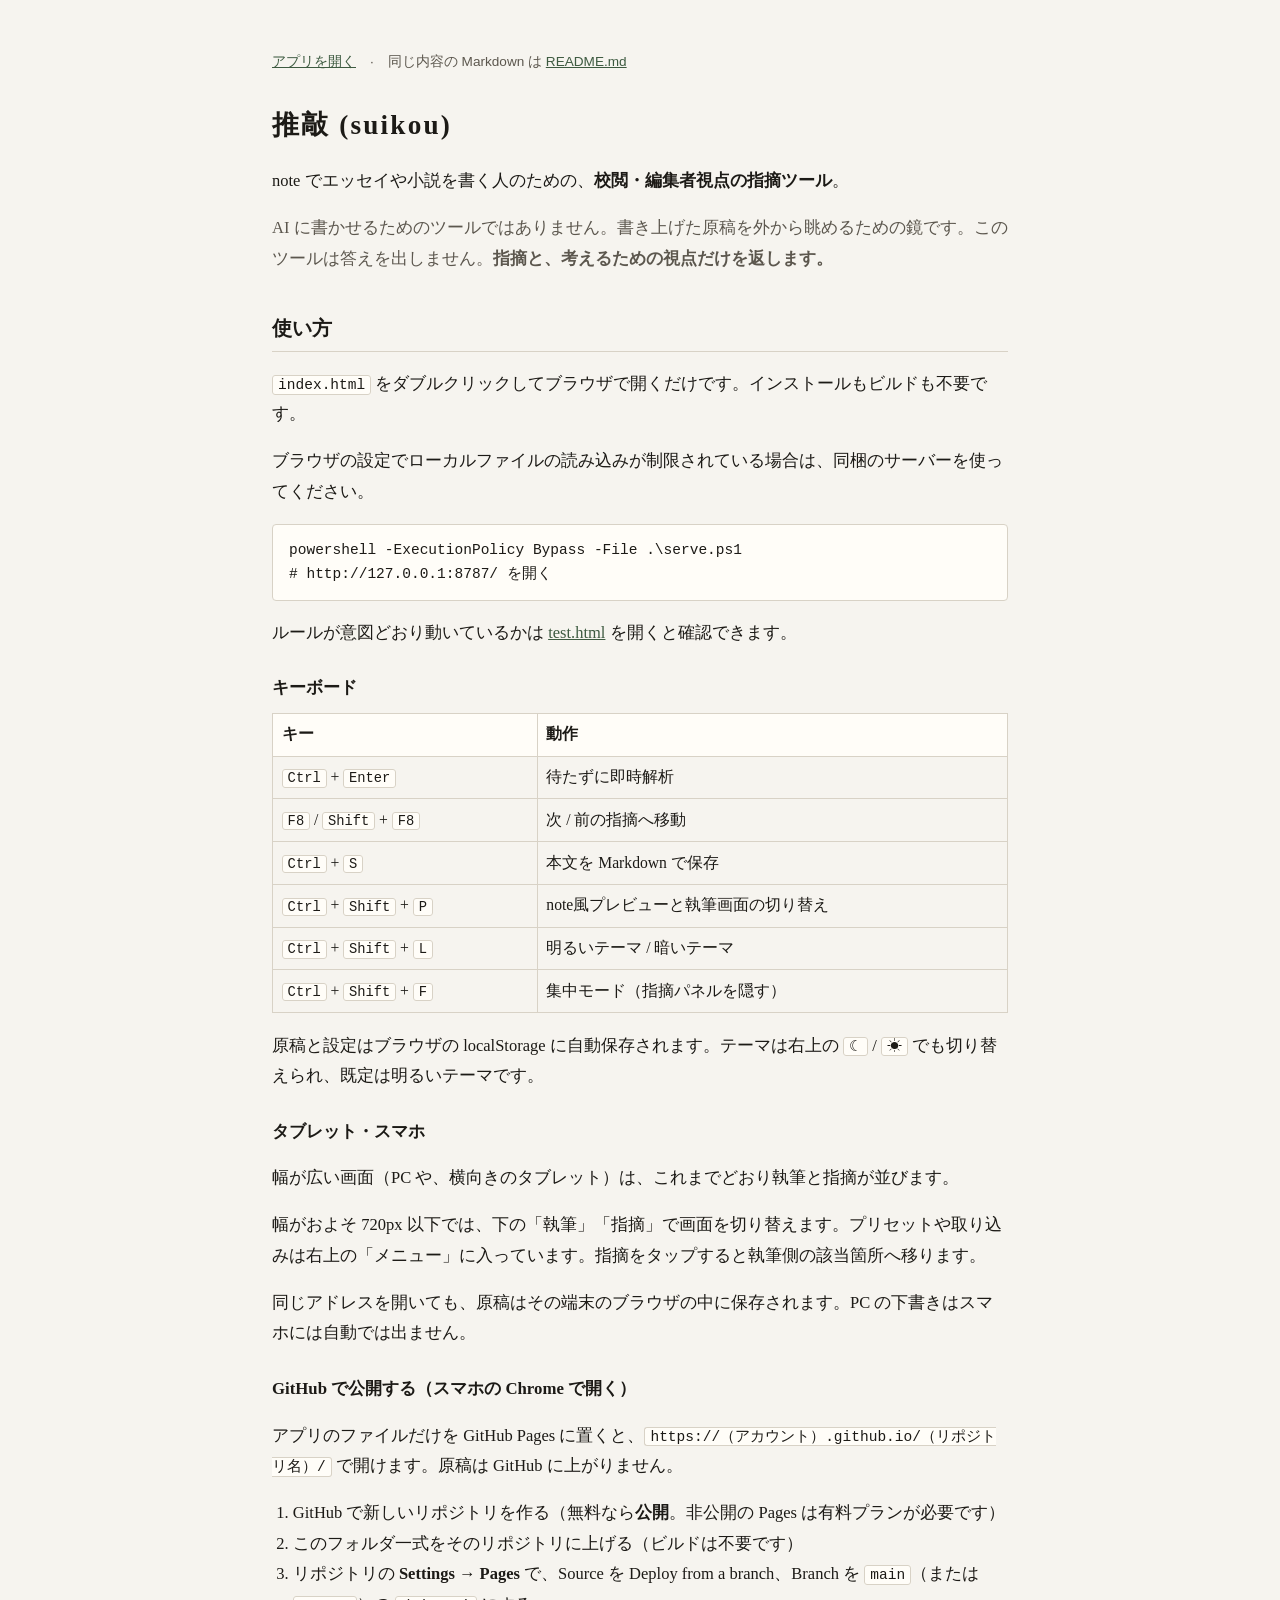
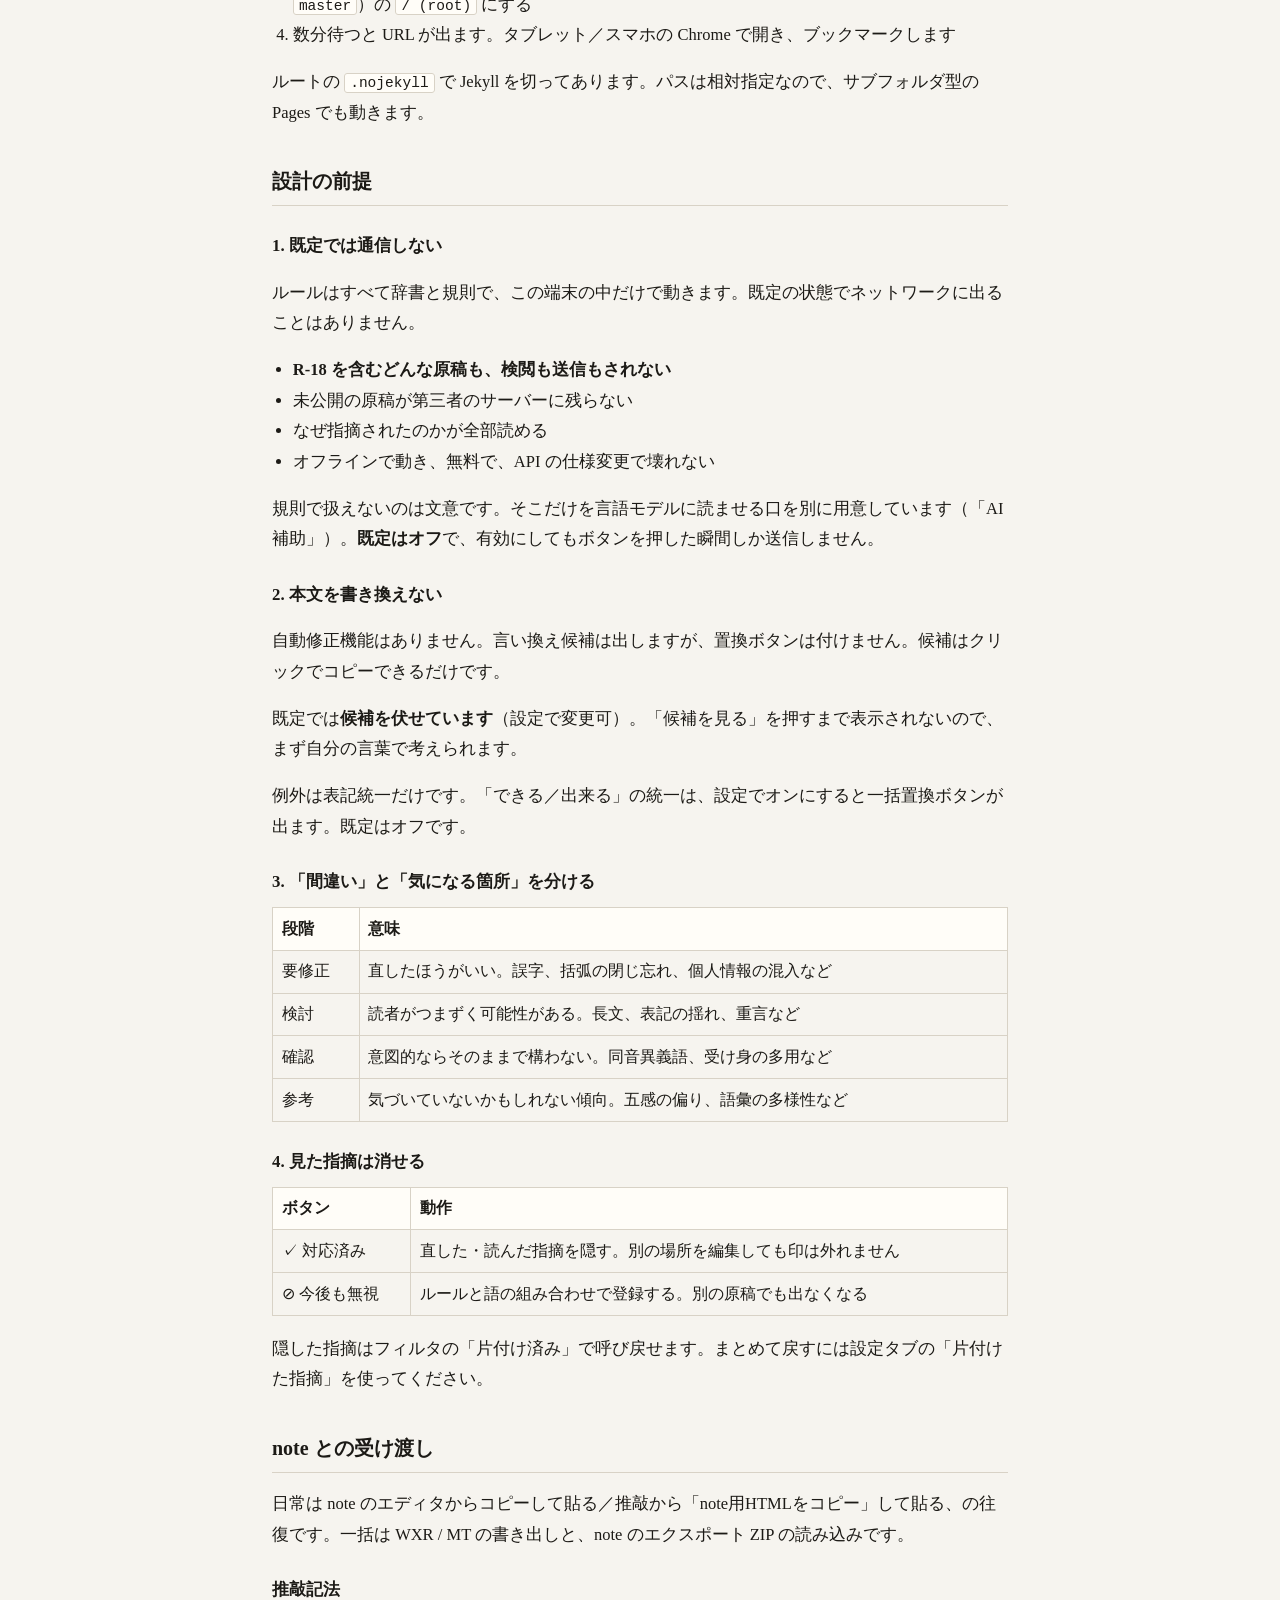
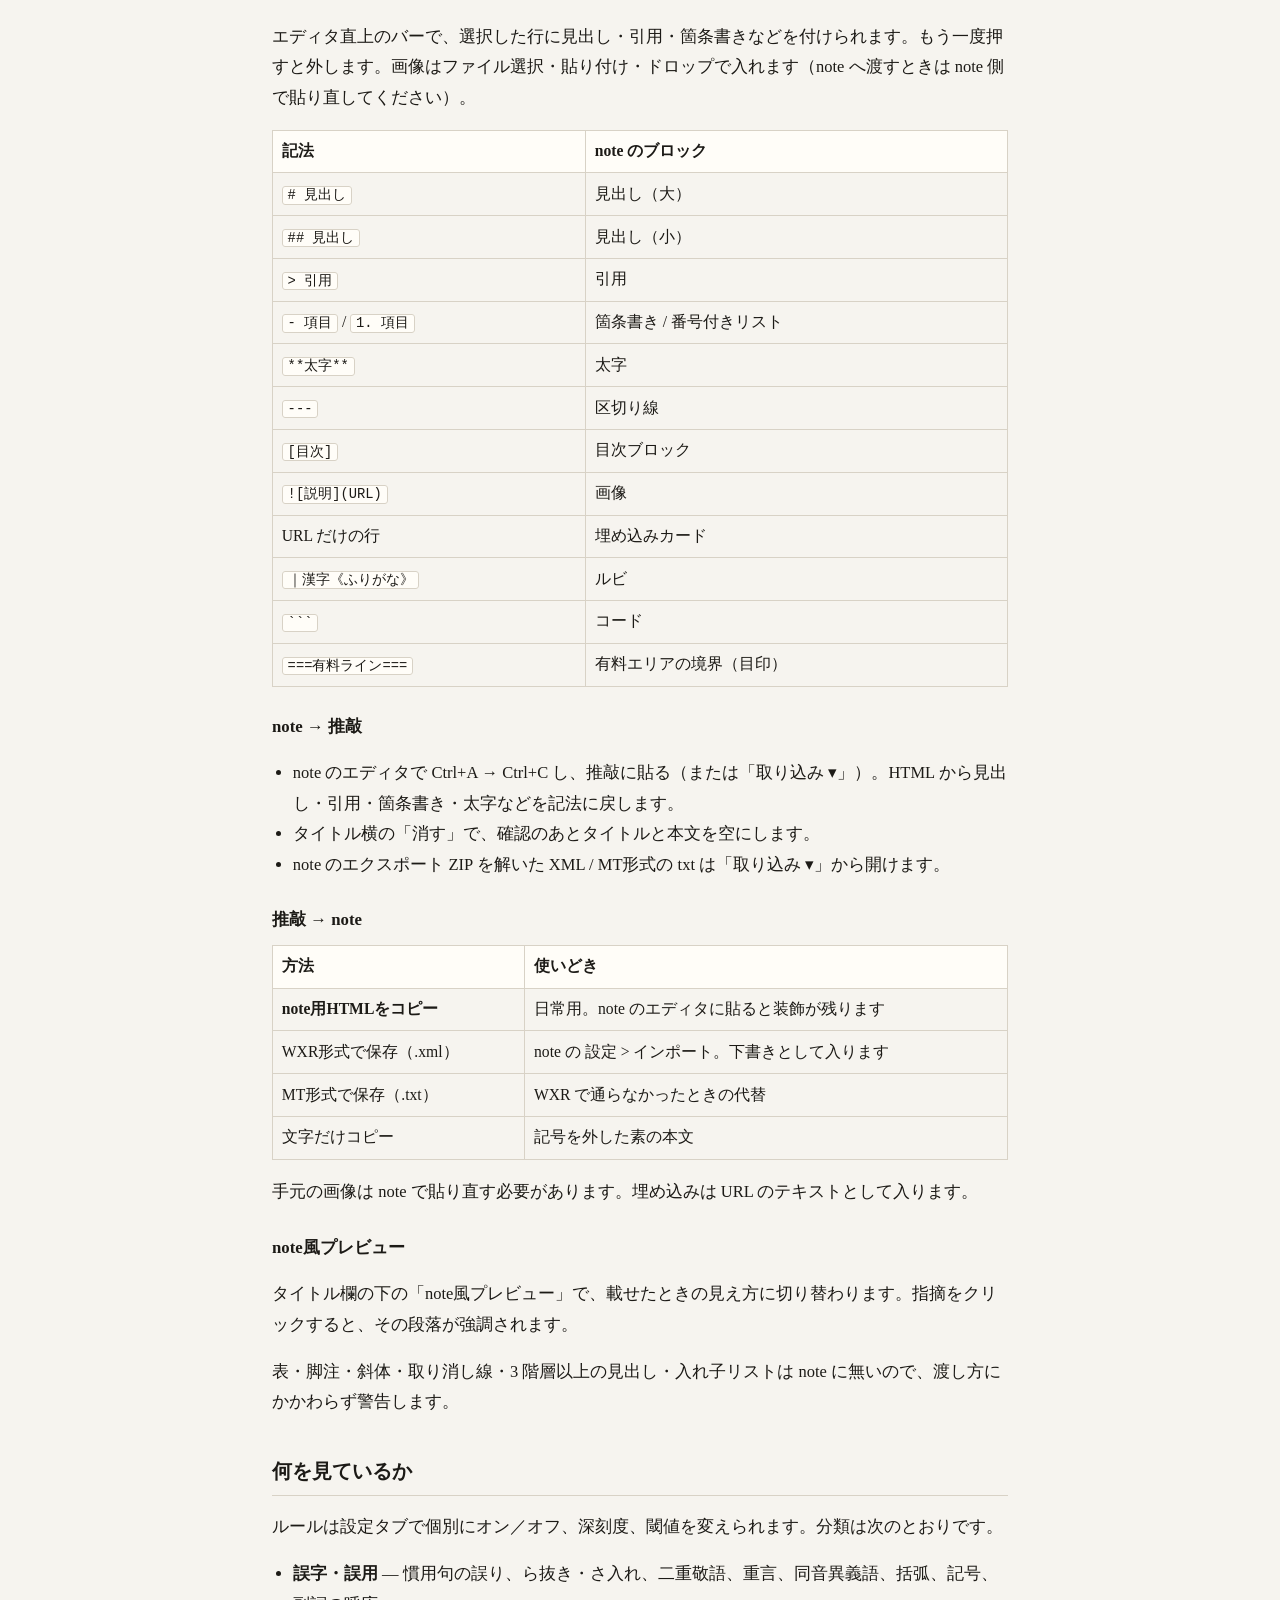
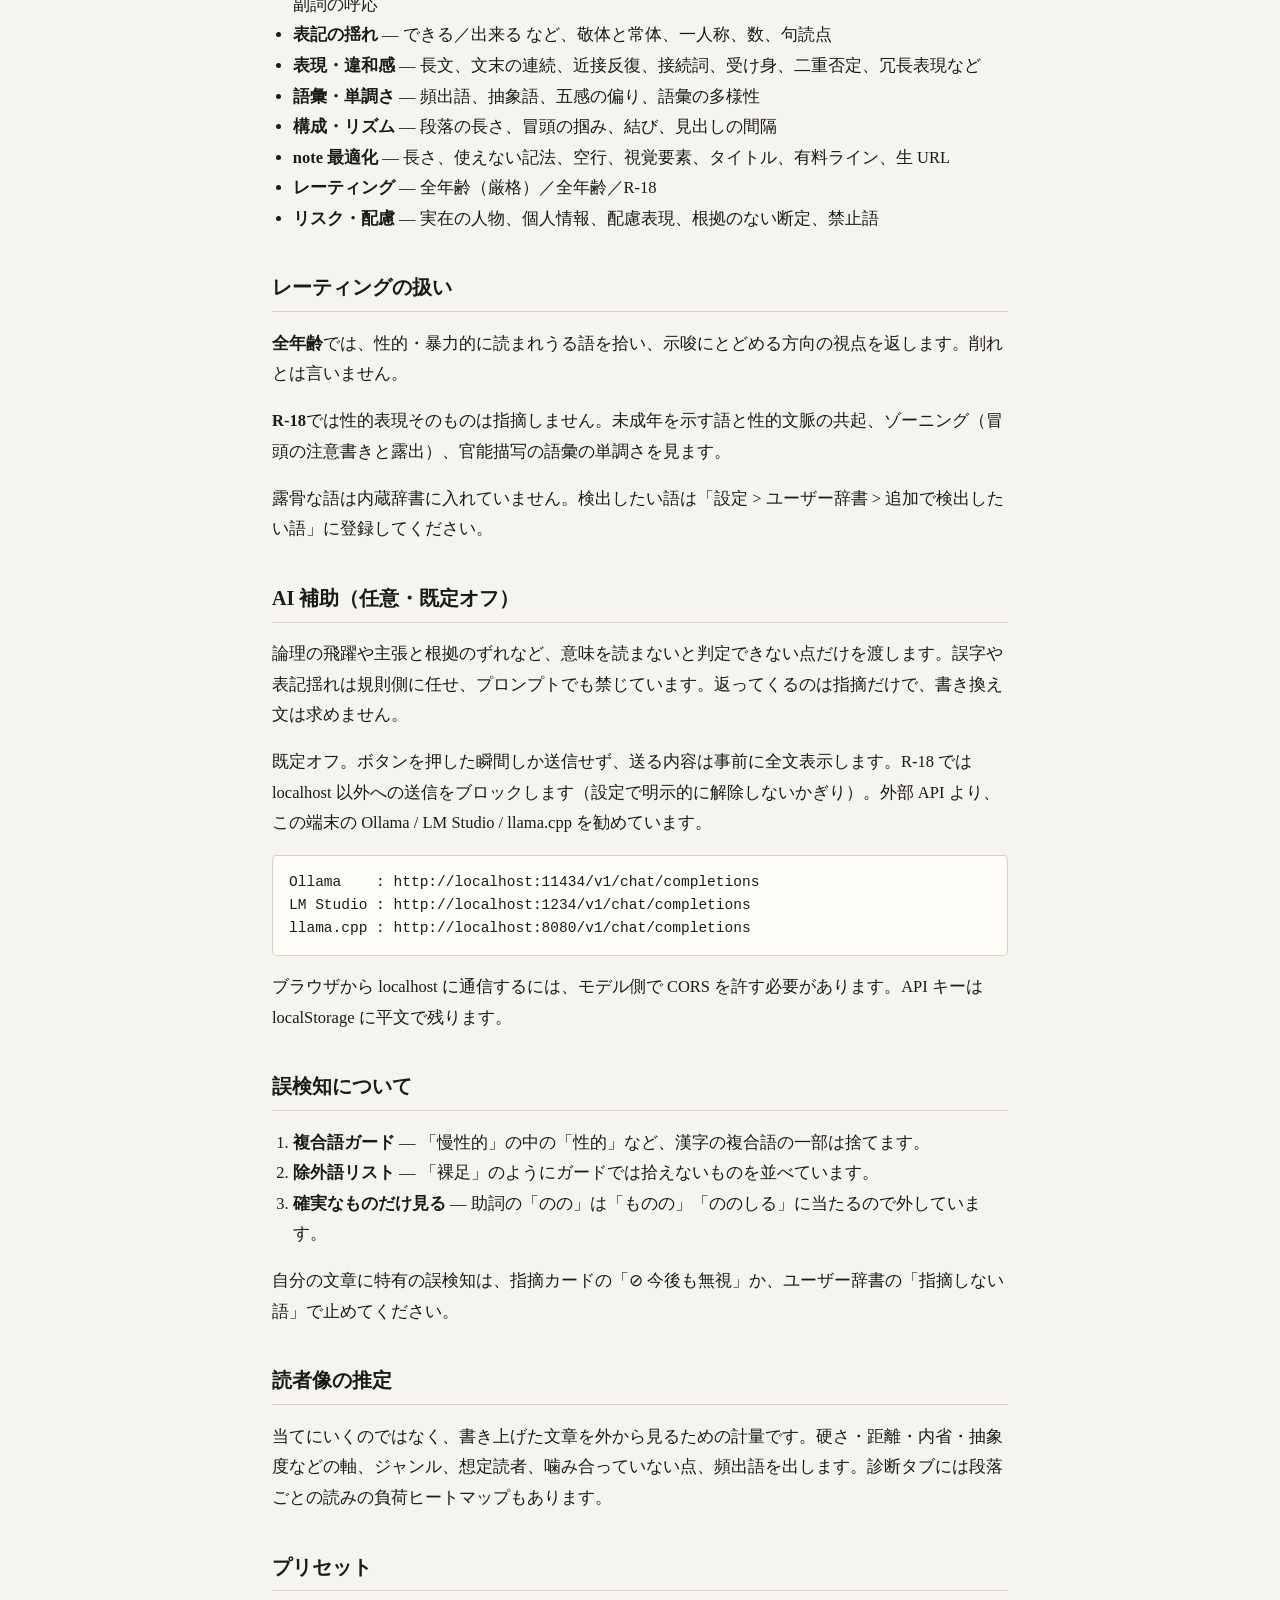
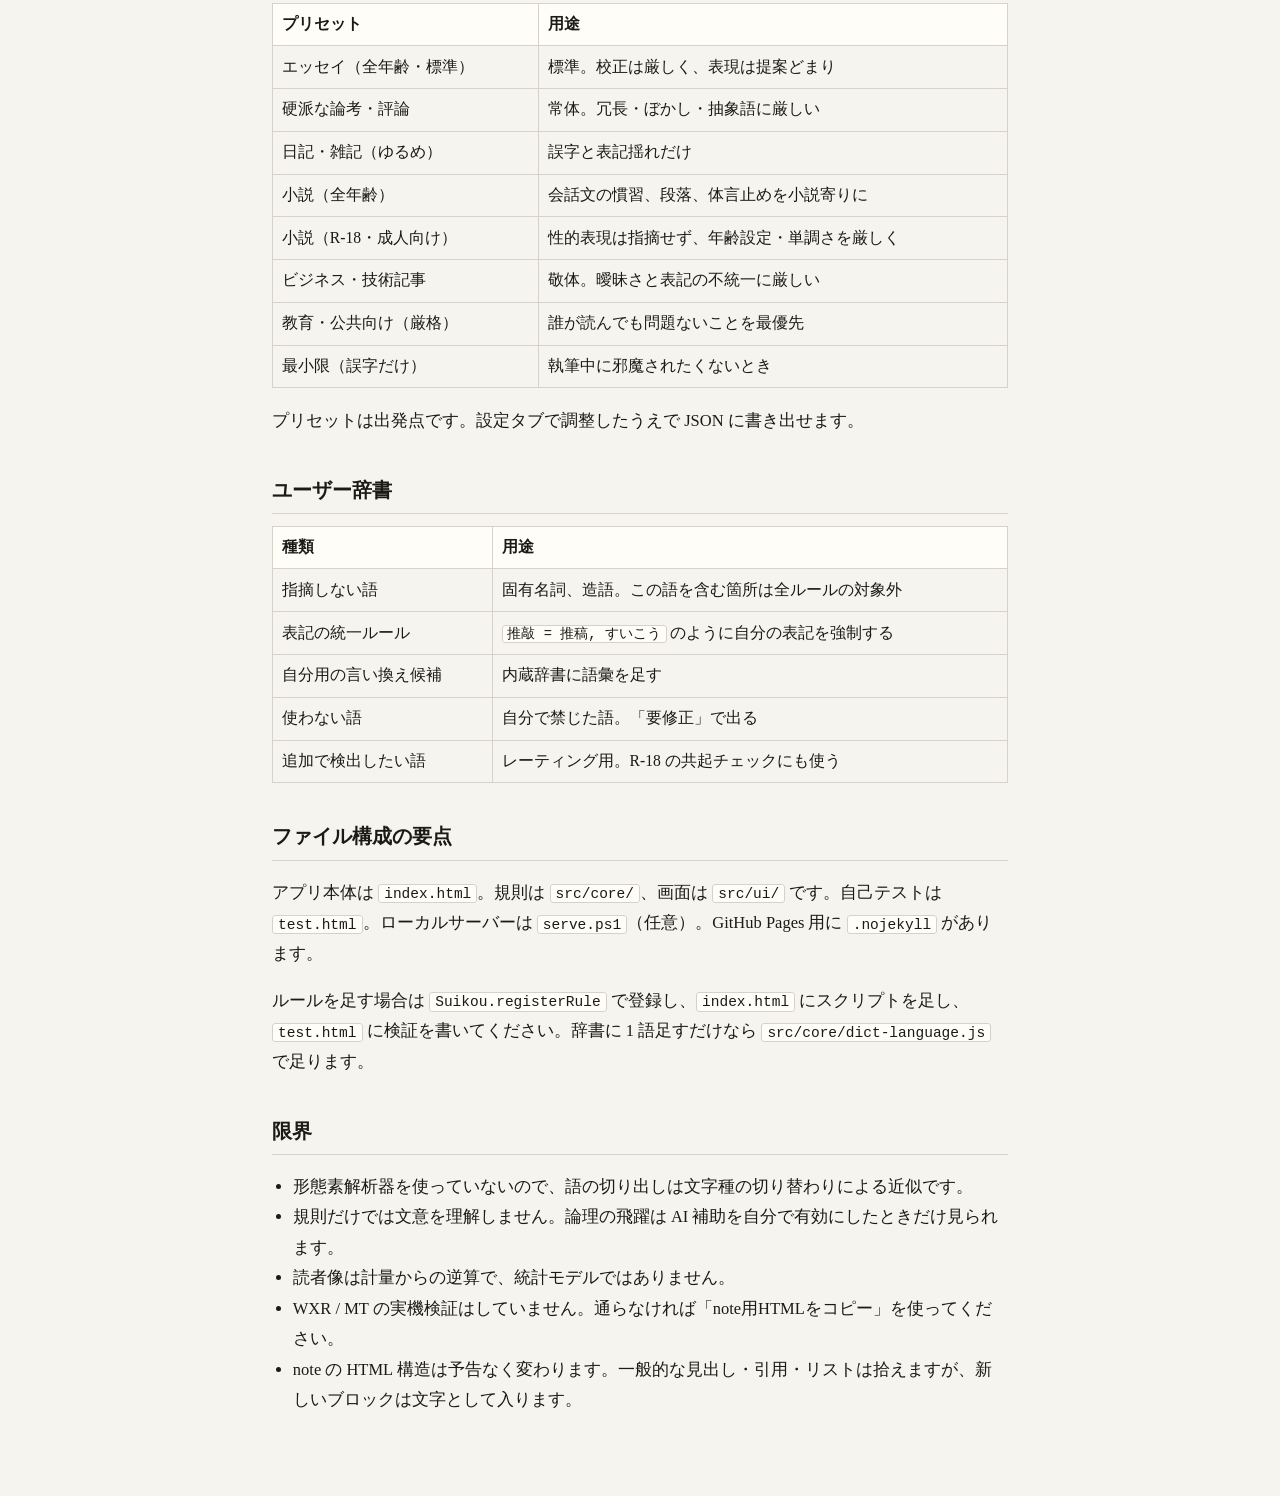
==== README.html @ 0863716c "Add files via upload" ====
<!DOCTYPE html>
<html lang="ja">
<head>
<meta charset="utf-8">
<meta name="viewport" content="width=device-width, initial-scale=1">
<title>推敲 (suikou) — 説明</title>
<style>
  :root {
    --bg: #f6f4ef; --fg: #1c1a16; --fg-2: #5c574e; --line: #d8d2c6;
    --card: #fffdf8; --accent: #3d5a40;
  }
  html { background: var(--bg); color: var(--fg); }
  body {
    margin: 0 auto; max-width: 46rem; padding: 2.2rem 1.4rem 4rem;
    font-family: "Hiragino Mincho ProN", "Yu Mincho", serif;
    font-size: 16.5px; line-height: 1.85;
  }
  h1 { font-size: 1.7rem; letter-spacing: .08em; margin: 0 0 .6rem; }
  h2 { font-size: 1.25rem; margin: 2.2rem 0 .7rem; border-bottom: 1px solid var(--line); padding-bottom: .3rem; }
  h3 { font-size: 1.05rem; margin: 1.5rem 0 .4rem; }
  p, li { color: var(--fg); }
  .lead { color: var(--fg-2); }
  a { color: var(--accent); }
  code, pre { font-family: Consolas, "Cascadia Mono", monospace; font-size: .88em; }
  code { background: var(--card); border: 1px solid var(--line); padding: .05em .35em; border-radius: 3px; }
  pre {
    background: var(--card); border: 1px solid var(--line); border-radius: 4px;
    padding: .9rem 1rem; overflow-x: auto; line-height: 1.6;
  }
  table { border-collapse: collapse; width: 100%; font-size: .95em; margin: .6rem 0 1.1rem; }
  th, td { border: 1px solid var(--line); padding: .4rem .55rem; text-align: left; vertical-align: top; }
  th { background: var(--card); }
  ul, ol { padding-left: 1.3rem; }
  .top { font-family: sans-serif; font-size: .85rem; color: var(--fg-2); margin-bottom: 1.6rem; }
</style>
</head>
<body>
<p class="top"><a href="index.html">アプリを開く</a>　·　同じ内容の Markdown は <a href="README.md">README.md</a></p>

<h1>推敲 (suikou)</h1>
<p>note でエッセイや小説を書く人のための、<strong>校閲・編集者視点の指摘ツール</strong>。</p>
<p class="lead">AI に書かせるためのツールではありません。書き上げた原稿を外から眺めるための鏡です。このツールは答えを出しません。<strong>指摘と、考えるための視点だけを返します。</strong></p>

<h2>使い方</h2>
<p><code>index.html</code> をダブルクリックしてブラウザで開くだけです。インストールもビルドも不要です。</p>
<p>ブラウザの設定でローカルファイルの読み込みが制限されている場合は、同梱のサーバーを使ってください。</p>
<pre>powershell -ExecutionPolicy Bypass -File .\serve.ps1
# http://127.0.0.1:8787/ を開く</pre>
<p>ルールが意図どおり動いているかは <a href="test.html">test.html</a> を開くと確認できます。</p>

<h3>キーボード</h3>
<table>
  <tr><th>キー</th><th>動作</th></tr>
  <tr><td><code>Ctrl</code> + <code>Enter</code></td><td>待たずに即時解析</td></tr>
  <tr><td><code>F8</code> / <code>Shift</code> + <code>F8</code></td><td>次 / 前の指摘へ移動</td></tr>
  <tr><td><code>Ctrl</code> + <code>S</code></td><td>本文を Markdown で保存</td></tr>
  <tr><td><code>Ctrl</code> + <code>Shift</code> + <code>P</code></td><td>note風プレビューと執筆画面の切り替え</td></tr>
  <tr><td><code>Ctrl</code> + <code>Shift</code> + <code>L</code></td><td>明るいテーマ / 暗いテーマ</td></tr>
  <tr><td><code>Ctrl</code> + <code>Shift</code> + <code>F</code></td><td>集中モード（指摘パネルを隠す）</td></tr>
</table>
<p>原稿と設定はブラウザの localStorage に自動保存されます。テーマは右上の <code>☾</code> / <code>☀</code> でも切り替えられ、既定は明るいテーマです。</p>

<h3>タブレット・スマホ</h3>
<p>幅が広い画面（PC や、横向きのタブレット）は、これまでどおり執筆と指摘が並びます。</p>
<p>幅がおよそ 720px 以下では、下の「執筆」「指摘」で画面を切り替えます。プリセットや取り込みは右上の「メニュー」に入っています。指摘をタップすると執筆側の該当箇所へ移ります。</p>
<p>同じアドレスを開いても、原稿はその端末のブラウザの中に保存されます。PC の下書きはスマホには自動では出ません。</p>

<h3>GitHub で公開する（スマホの Chrome で開く）</h3>
<p>アプリのファイルだけを GitHub Pages に置くと、<code>https://（アカウント）.github.io/（リポジトリ名）/</code> で開けます。原稿は GitHub に上がりません。</p>
<ol>
  <li>GitHub で新しいリポジトリを作る（無料なら<strong>公開</strong>。非公開の Pages は有料プランが必要です）</li>
  <li>このフォルダ一式をそのリポジトリに上げる（ビルドは不要です）</li>
  <li>リポジトリの <strong>Settings → Pages</strong> で、Source を Deploy from a branch、Branch を <code>main</code>（または <code>master</code>）の <code>/ (root)</code> にする</li>
  <li>数分待つと URL が出ます。タブレット／スマホの Chrome で開き、ブックマークします</li>
</ol>
<p>ルートの <code>.nojekyll</code> で Jekyll を切ってあります。パスは相対指定なので、サブフォルダ型の Pages でも動きます。</p>

<h2>設計の前提</h2>
<h3>1. 既定では通信しない</h3>
<p>ルールはすべて辞書と規則で、この端末の中だけで動きます。既定の状態でネットワークに出ることはありません。</p>
<ul>
  <li><strong>R-18 を含むどんな原稿も、検閲も送信もされない</strong></li>
  <li>未公開の原稿が第三者のサーバーに残らない</li>
  <li>なぜ指摘されたのかが全部読める</li>
  <li>オフラインで動き、無料で、API の仕様変更で壊れない</li>
</ul>
<p>規則で扱えないのは文意です。そこだけを言語モデルに読ませる口を別に用意しています（「AI 補助」）。<strong>既定はオフ</strong>で、有効にしてもボタンを押した瞬間しか送信しません。</p>

<h3>2. 本文を書き換えない</h3>
<p>自動修正機能はありません。言い換え候補は出しますが、置換ボタンは付けません。候補はクリックでコピーできるだけです。</p>
<p>既定では<strong>候補を伏せています</strong>（設定で変更可）。「候補を見る」を押すまで表示されないので、まず自分の言葉で考えられます。</p>
<p>例外は表記統一だけです。「できる／出来る」の統一は、設定でオンにすると一括置換ボタンが出ます。既定はオフです。</p>

<h3>3. 「間違い」と「気になる箇所」を分ける</h3>
<table>
  <tr><th>段階</th><th>意味</th></tr>
  <tr><td>要修正</td><td>直したほうがいい。誤字、括弧の閉じ忘れ、個人情報の混入など</td></tr>
  <tr><td>検討</td><td>読者がつまずく可能性がある。長文、表記の揺れ、重言など</td></tr>
  <tr><td>確認</td><td>意図的ならそのままで構わない。同音異義語、受け身の多用など</td></tr>
  <tr><td>参考</td><td>気づいていないかもしれない傾向。五感の偏り、語彙の多様性など</td></tr>
</table>

<h3>4. 見た指摘は消せる</h3>
<table>
  <tr><th>ボタン</th><th>動作</th></tr>
  <tr><td>✓ 対応済み</td><td>直した・読んだ指摘を隠す。別の場所を編集しても印は外れません</td></tr>
  <tr><td>⊘ 今後も無視</td><td>ルールと語の組み合わせで登録する。別の原稿でも出なくなる</td></tr>
</table>
<p>隠した指摘はフィルタの「片付け済み」で呼び戻せます。まとめて戻すには設定タブの「片付けた指摘」を使ってください。</p>

<h2>note との受け渡し</h2>
<p>日常は note のエディタからコピーして貼る／推敲から「note用HTMLをコピー」して貼る、の往復です。一括は WXR / MT の書き出しと、note のエクスポート ZIP の読み込みです。</p>

<h3>推敲記法</h3>
<p>エディタ直上のバーで、選択した行に見出し・引用・箇条書きなどを付けられます。もう一度押すと外します。画像はファイル選択・貼り付け・ドロップで入れます（note へ渡すときは note 側で貼り直してください）。</p>
<table>
  <tr><th>記法</th><th>note のブロック</th></tr>
  <tr><td><code># 見出し</code></td><td>見出し（大）</td></tr>
  <tr><td><code>## 見出し</code></td><td>見出し（小）</td></tr>
  <tr><td><code>&gt; 引用</code></td><td>引用</td></tr>
  <tr><td><code>- 項目</code> / <code>1. 項目</code></td><td>箇条書き / 番号付きリスト</td></tr>
  <tr><td><code>**太字**</code></td><td>太字</td></tr>
  <tr><td><code>---</code></td><td>区切り線</td></tr>
  <tr><td><code>[目次]</code></td><td>目次ブロック</td></tr>
  <tr><td><code>![説明](URL)</code></td><td>画像</td></tr>
  <tr><td>URL だけの行</td><td>埋め込みカード</td></tr>
  <tr><td><code>｜漢字《ふりがな》</code></td><td>ルビ</td></tr>
  <tr><td><code>```</code></td><td>コード</td></tr>
  <tr><td><code>===有料ライン===</code></td><td>有料エリアの境界（目印）</td></tr>
</table>

<h3>note → 推敲</h3>
<ul>
  <li>note のエディタで Ctrl+A → Ctrl+C し、推敲に貼る（または「取り込み ▾」）。HTML から見出し・引用・箇条書き・太字などを記法に戻します。</li>
  <li>タイトル横の「消す」で、確認のあとタイトルと本文を空にします。</li>
  <li>note のエクスポート ZIP を解いた XML / MT形式の txt は「取り込み ▾」から開けます。</li>
</ul>

<h3>推敲 → note</h3>
<table>
  <tr><th>方法</th><th>使いどき</th></tr>
  <tr><td><strong>note用HTMLをコピー</strong></td><td>日常用。note のエディタに貼ると装飾が残ります</td></tr>
  <tr><td>WXR形式で保存（.xml）</td><td>note の 設定 &gt; インポート。下書きとして入ります</td></tr>
  <tr><td>MT形式で保存（.txt）</td><td>WXR で通らなかったときの代替</td></tr>
  <tr><td>文字だけコピー</td><td>記号を外した素の本文</td></tr>
</table>
<p>手元の画像は note で貼り直す必要があります。埋め込みは URL のテキストとして入ります。</p>

<h3>note風プレビュー</h3>
<p>タイトル欄の下の「note風プレビュー」で、載せたときの見え方に切り替わります。指摘をクリックすると、その段落が強調されます。</p>
<p>表・脚注・斜体・取り消し線・3 階層以上の見出し・入れ子リストは note に無いので、渡し方にかかわらず警告します。</p>

<h2>何を見ているか</h2>
<p>ルールは設定タブで個別にオン／オフ、深刻度、閾値を変えられます。分類は次のとおりです。</p>
<ul>
  <li><strong>誤字・誤用</strong> — 慣用句の誤り、ら抜き・さ入れ、二重敬語、重言、同音異義語、括弧、記号、副詞の呼応</li>
  <li><strong>表記の揺れ</strong> — できる／出来る など、敬体と常体、一人称、数、句読点</li>
  <li><strong>表現・違和感</strong> — 長文、文末の連続、近接反復、接続詞、受け身、二重否定、冗長表現など</li>
  <li><strong>語彙・単調さ</strong> — 頻出語、抽象語、五感の偏り、語彙の多様性</li>
  <li><strong>構成・リズム</strong> — 段落の長さ、冒頭の掴み、結び、見出しの間隔</li>
  <li><strong>note 最適化</strong> — 長さ、使えない記法、空行、視覚要素、タイトル、有料ライン、生 URL</li>
  <li><strong>レーティング</strong> — 全年齢（厳格）／全年齢／R-18</li>
  <li><strong>リスク・配慮</strong> — 実在の人物、個人情報、配慮表現、根拠のない断定、禁止語</li>
</ul>

<h2>レーティングの扱い</h2>
<p><strong>全年齢</strong>では、性的・暴力的に読まれうる語を拾い、示唆にとどめる方向の視点を返します。削れとは言いません。</p>
<p><strong>R-18</strong>では性的表現そのものは指摘しません。未成年を示す語と性的文脈の共起、ゾーニング（冒頭の注意書きと露出）、官能描写の語彙の単調さを見ます。</p>
<p>露骨な語は内蔵辞書に入れていません。検出したい語は「設定 &gt; ユーザー辞書 &gt; 追加で検出したい語」に登録してください。</p>

<h2>AI 補助（任意・既定オフ）</h2>
<p>論理の飛躍や主張と根拠のずれなど、意味を読まないと判定できない点だけを渡します。誤字や表記揺れは規則側に任せ、プロンプトでも禁じています。返ってくるのは指摘だけで、書き換え文は求めません。</p>
<p>既定オフ。ボタンを押した瞬間しか送信せず、送る内容は事前に全文表示します。R-18 では localhost 以外への送信をブロックします（設定で明示的に解除しないかぎり）。外部 API より、この端末の Ollama / LM Studio / llama.cpp を勧めています。</p>
<pre>Ollama    : http://localhost:11434/v1/chat/completions
LM Studio : http://localhost:1234/v1/chat/completions
llama.cpp : http://localhost:8080/v1/chat/completions</pre>
<p>ブラウザから localhost に通信するには、モデル側で CORS を許す必要があります。API キーは localStorage に平文で残ります。</p>

<h2>誤検知について</h2>
<ol>
  <li><strong>複合語ガード</strong> — 「慢性的」の中の「性的」など、漢字の複合語の一部は捨てます。</li>
  <li><strong>除外語リスト</strong> — 「裸足」のようにガードでは拾えないものを並べています。</li>
  <li><strong>確実なものだけ見る</strong> — 助詞の「のの」は「ものの」「ののしる」に当たるので外しています。</li>
</ol>
<p>自分の文章に特有の誤検知は、指摘カードの「⊘ 今後も無視」か、ユーザー辞書の「指摘しない語」で止めてください。</p>

<h2>読者像の推定</h2>
<p>当てにいくのではなく、書き上げた文章を外から見るための計量です。硬さ・距離・内省・抽象度などの軸、ジャンル、想定読者、噛み合っていない点、頻出語を出します。診断タブには段落ごとの読みの負荷ヒートマップもあります。</p>

<h2>プリセット</h2>
<table>
  <tr><th>プリセット</th><th>用途</th></tr>
  <tr><td>エッセイ（全年齢・標準）</td><td>標準。校正は厳しく、表現は提案どまり</td></tr>
  <tr><td>硬派な論考・評論</td><td>常体。冗長・ぼかし・抽象語に厳しい</td></tr>
  <tr><td>日記・雑記（ゆるめ）</td><td>誤字と表記揺れだけ</td></tr>
  <tr><td>小説（全年齢）</td><td>会話文の慣習、段落、体言止めを小説寄りに</td></tr>
  <tr><td>小説（R-18・成人向け）</td><td>性的表現は指摘せず、年齢設定・単調さを厳しく</td></tr>
  <tr><td>ビジネス・技術記事</td><td>敬体。曖昧さと表記の不統一に厳しい</td></tr>
  <tr><td>教育・公共向け（厳格）</td><td>誰が読んでも問題ないことを最優先</td></tr>
  <tr><td>最小限（誤字だけ）</td><td>執筆中に邪魔されたくないとき</td></tr>
</table>
<p>プリセットは出発点です。設定タブで調整したうえで JSON に書き出せます。</p>

<h2>ユーザー辞書</h2>
<table>
  <tr><th>種類</th><th>用途</th></tr>
  <tr><td>指摘しない語</td><td>固有名詞、造語。この語を含む箇所は全ルールの対象外</td></tr>
  <tr><td>表記の統一ルール</td><td><code>推敲 = 推稿, すいこう</code> のように自分の表記を強制する</td></tr>
  <tr><td>自分用の言い換え候補</td><td>内蔵辞書に語彙を足す</td></tr>
  <tr><td>使わない語</td><td>自分で禁じた語。「要修正」で出る</td></tr>
  <tr><td>追加で検出したい語</td><td>レーティング用。R-18 の共起チェックにも使う</td></tr>
</table>

<h2>ファイル構成の要点</h2>
<p>アプリ本体は <code>index.html</code>。規則は <code>src/core/</code>、画面は <code>src/ui/</code> です。自己テストは <code>test.html</code>。ローカルサーバーは <code>serve.ps1</code>（任意）。GitHub Pages 用に <code>.nojekyll</code> があります。</p>
<p>ルールを足す場合は <code>Suikou.registerRule</code> で登録し、<code>index.html</code> にスクリプトを足し、<code>test.html</code> に検証を書いてください。辞書に 1 語足すだけなら <code>src/core/dict-language.js</code> で足ります。</p>

<h2>限界</h2>
<ul>
  <li>形態素解析器を使っていないので、語の切り出しは文字種の切り替わりによる近似です。</li>
  <li>規則だけでは文意を理解しません。論理の飛躍は AI 補助を自分で有効にしたときだけ見られます。</li>
  <li>読者像は計量からの逆算で、統計モデルではありません。</li>
  <li>WXR / MT の実機検証はしていません。通らなければ「note用HTMLをコピー」を使ってください。</li>
  <li>note の HTML 構造は予告なく変わります。一般的な見出し・引用・リストは拾えますが、新しいブロックは文字として入ります。</li>
</ul>
</body>
</html>
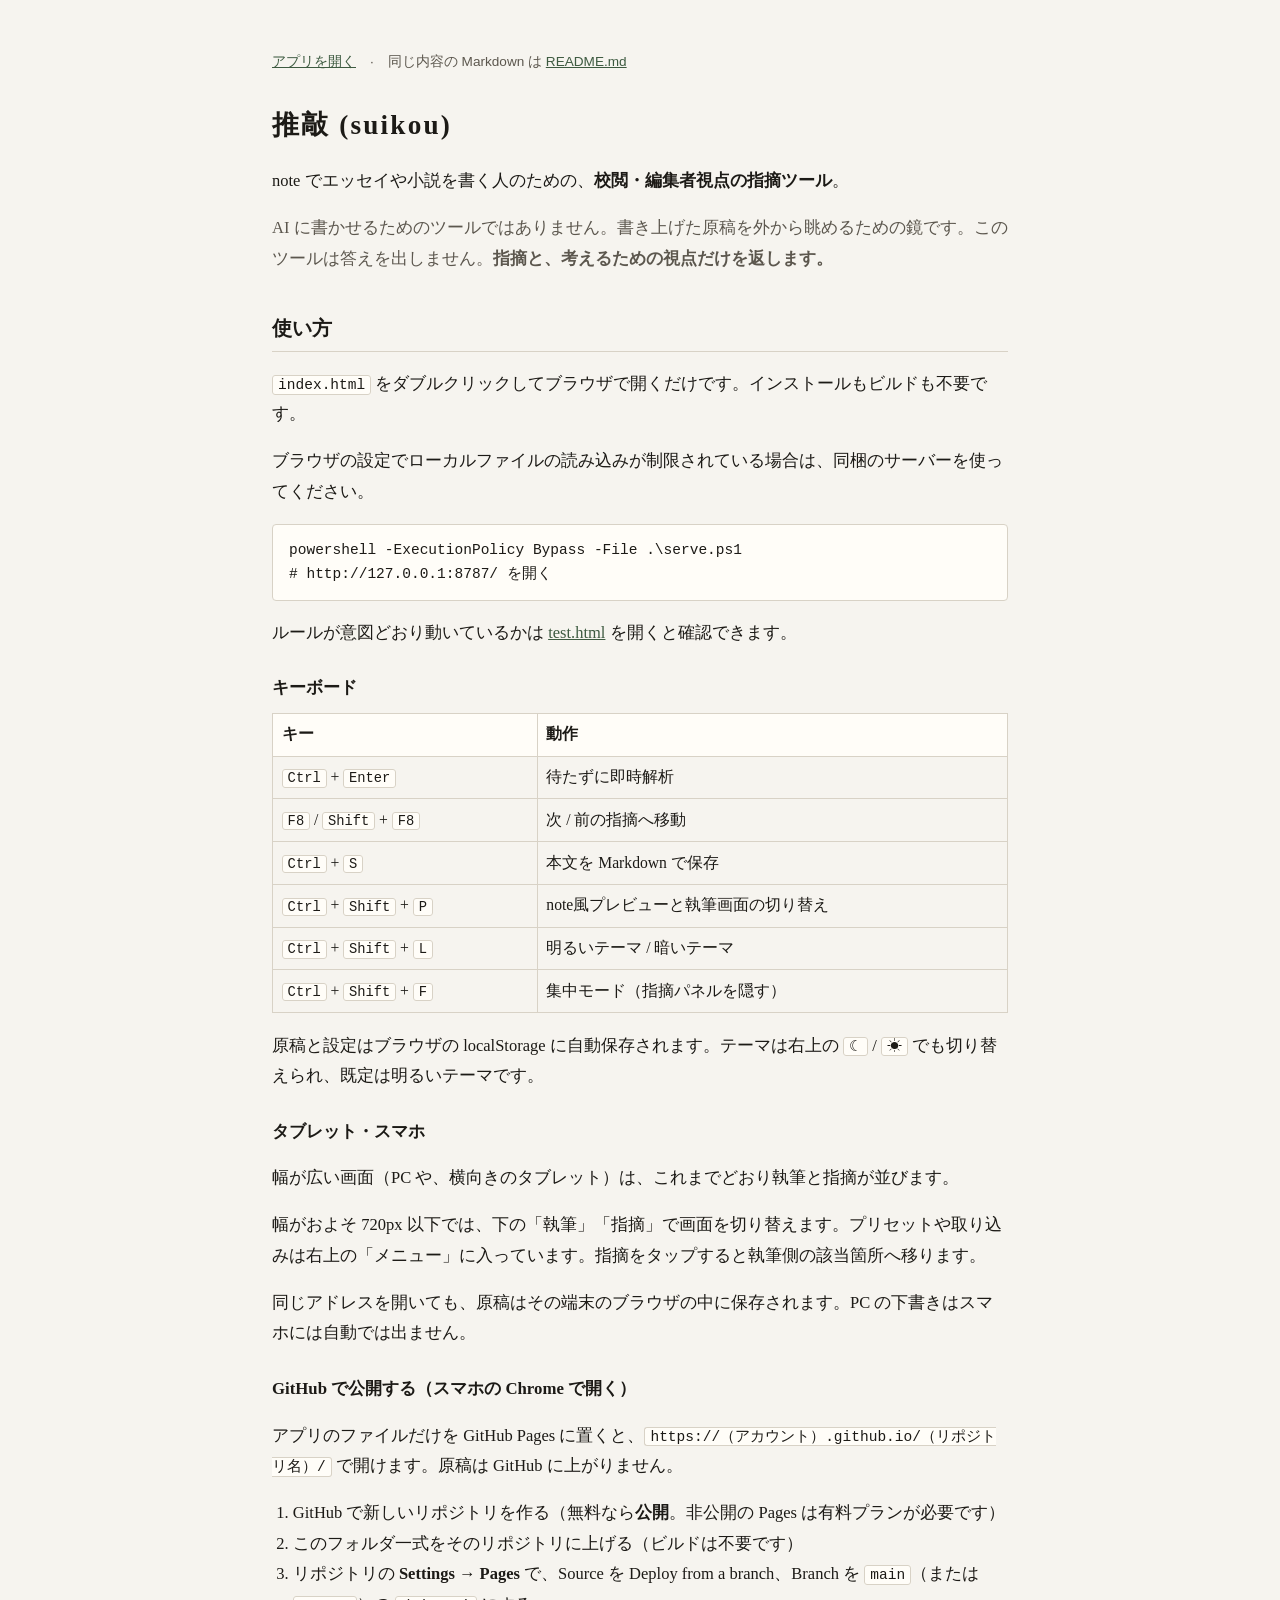
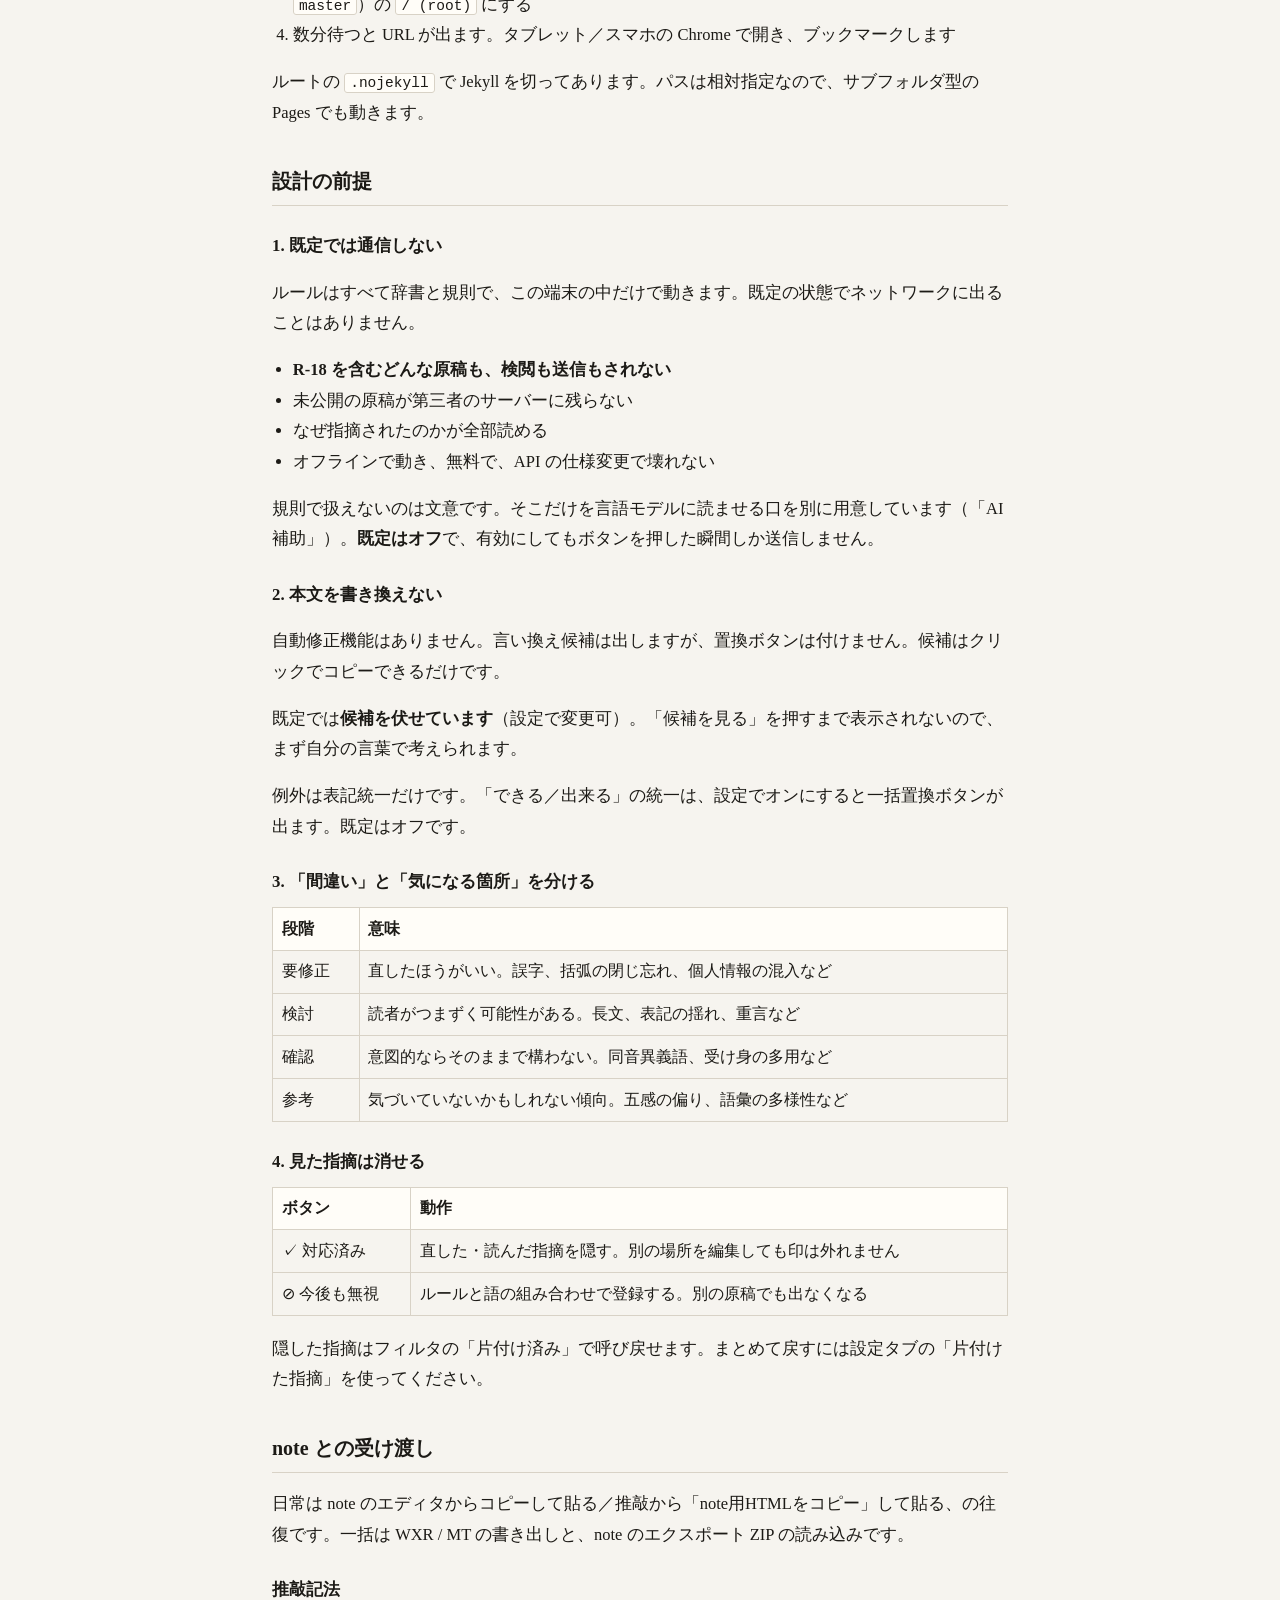
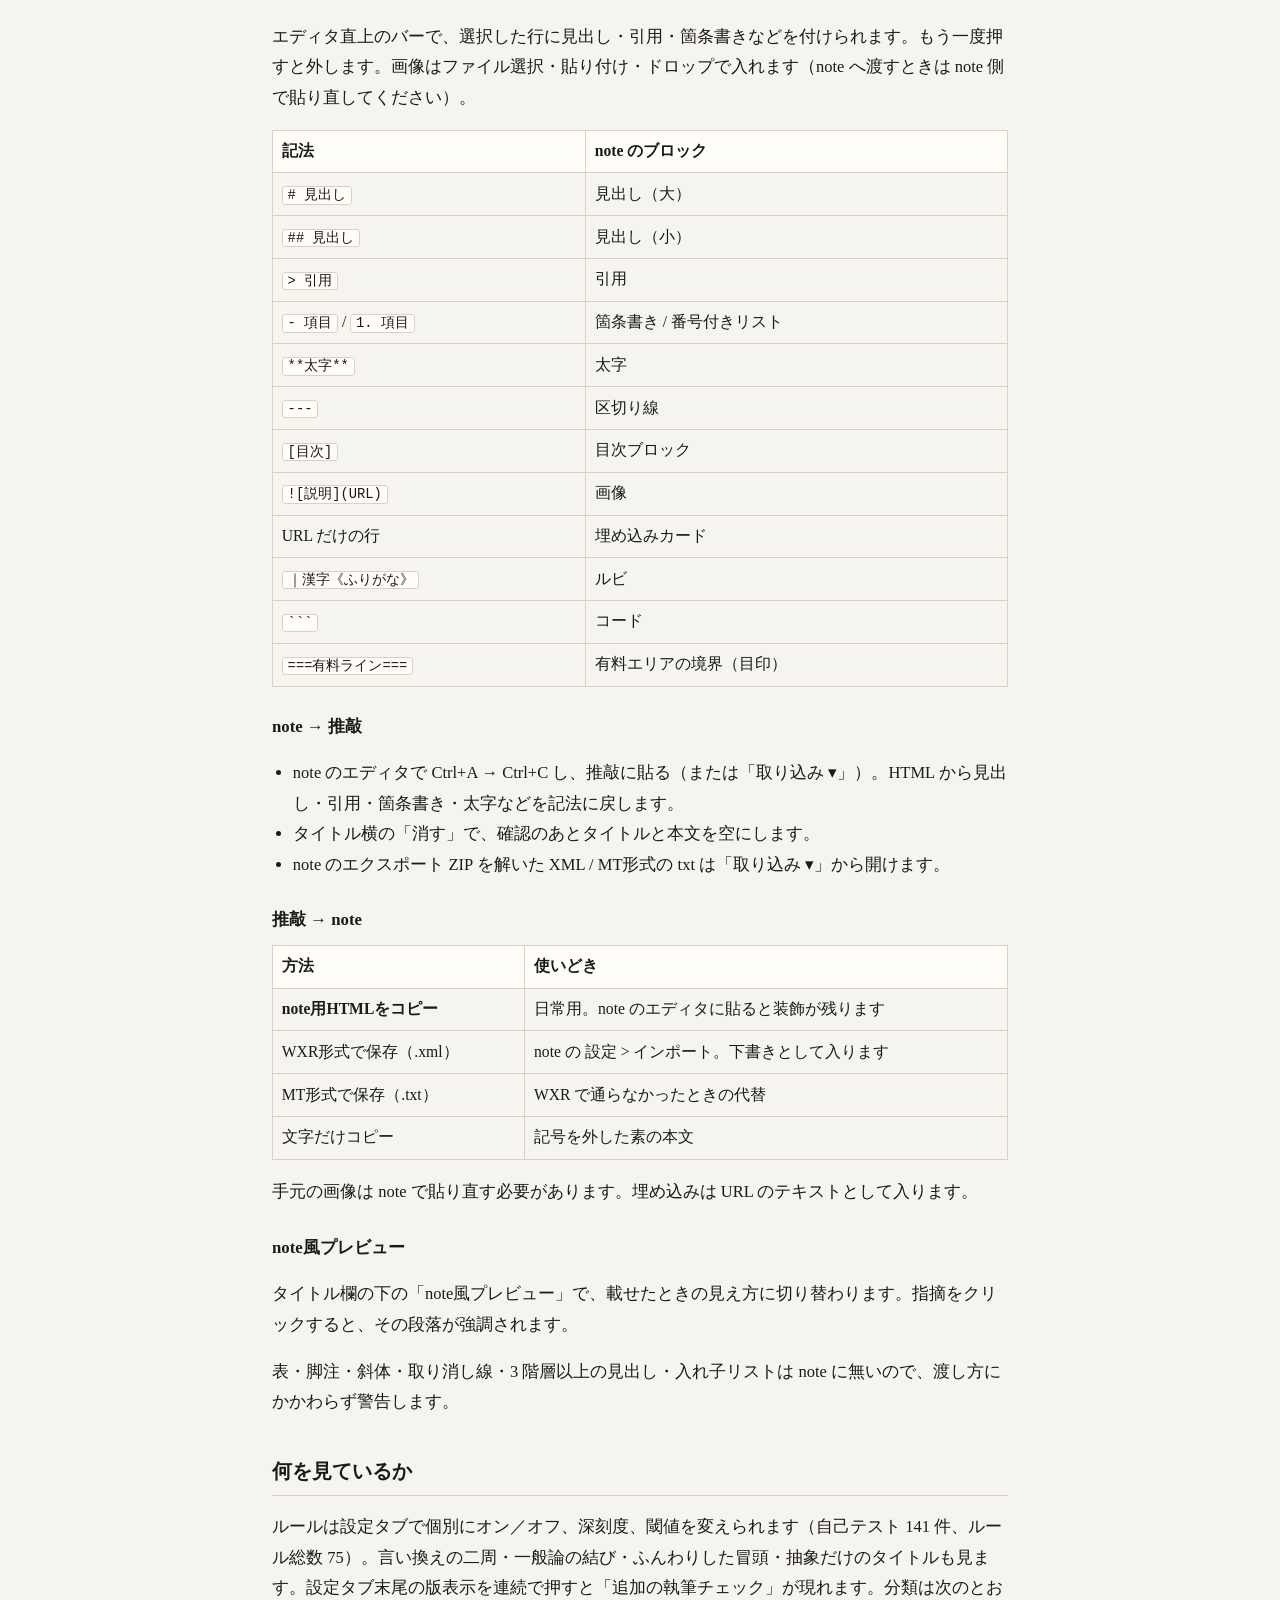
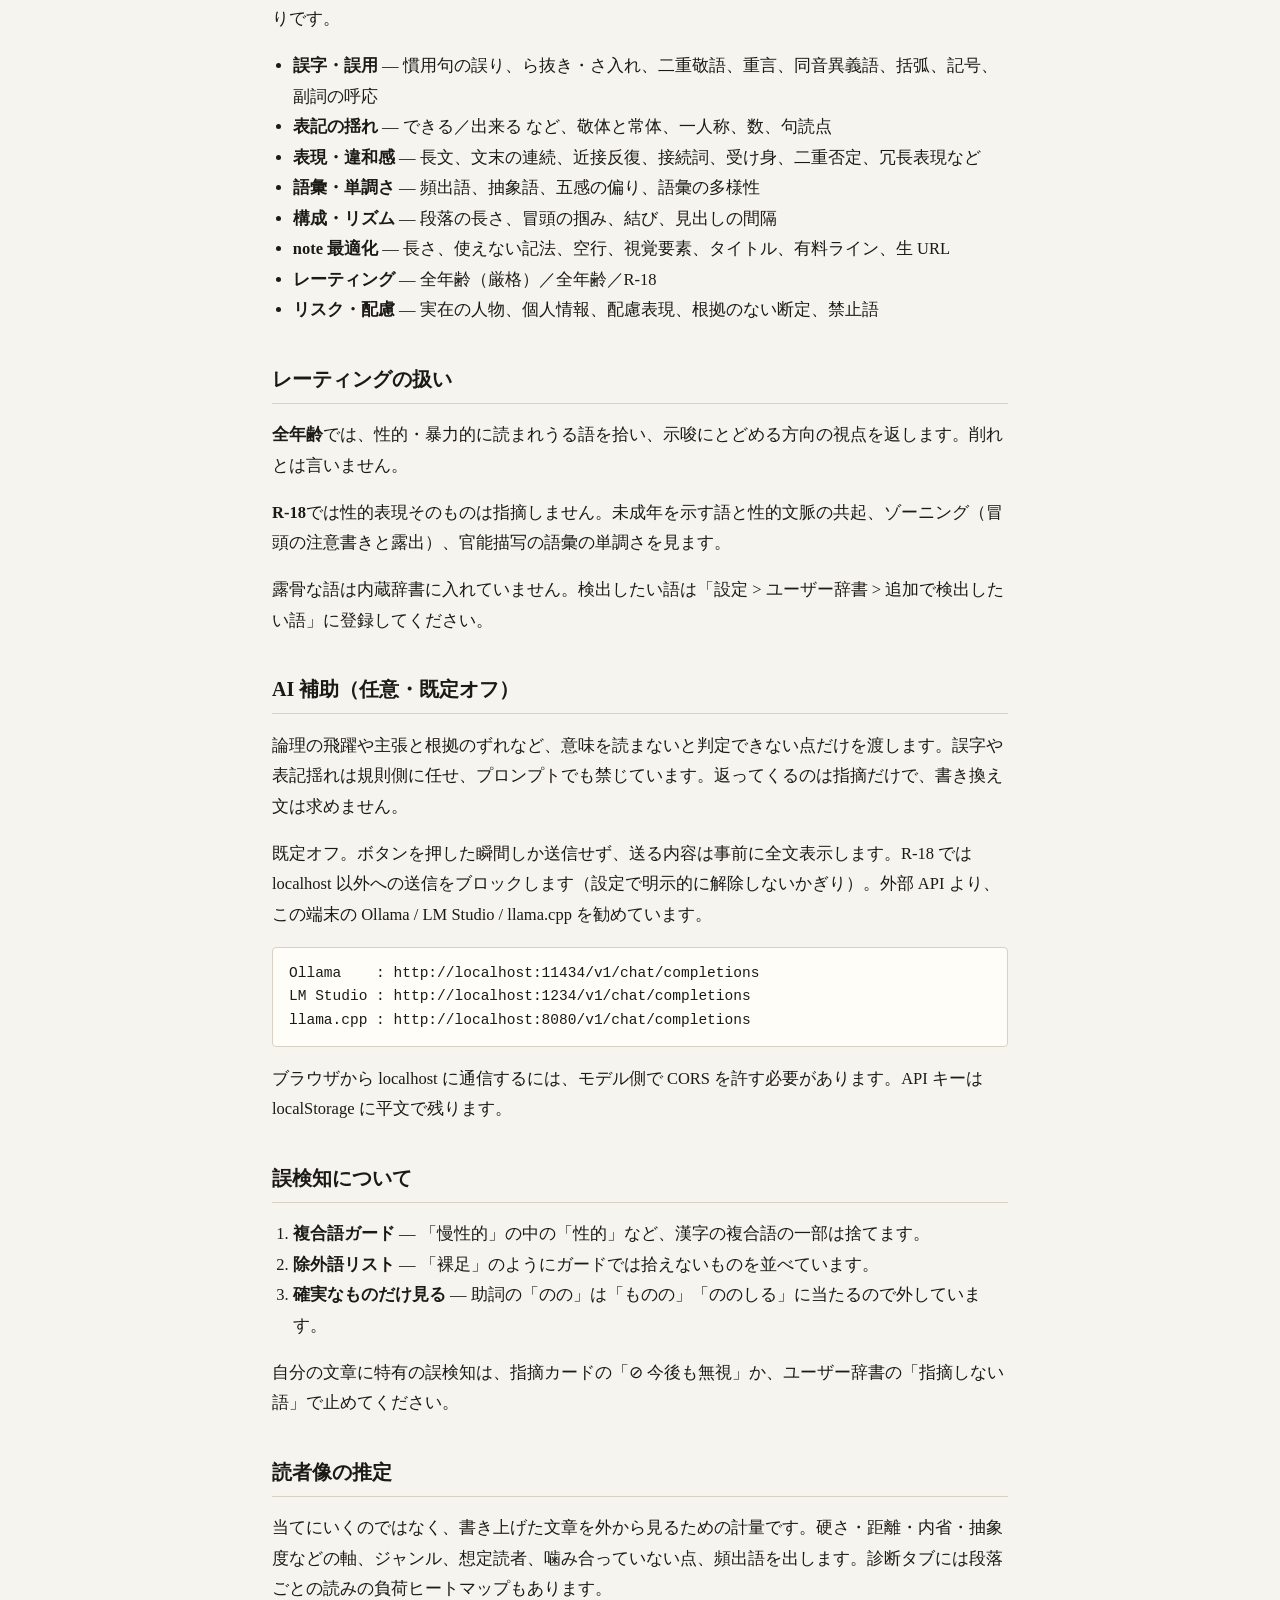
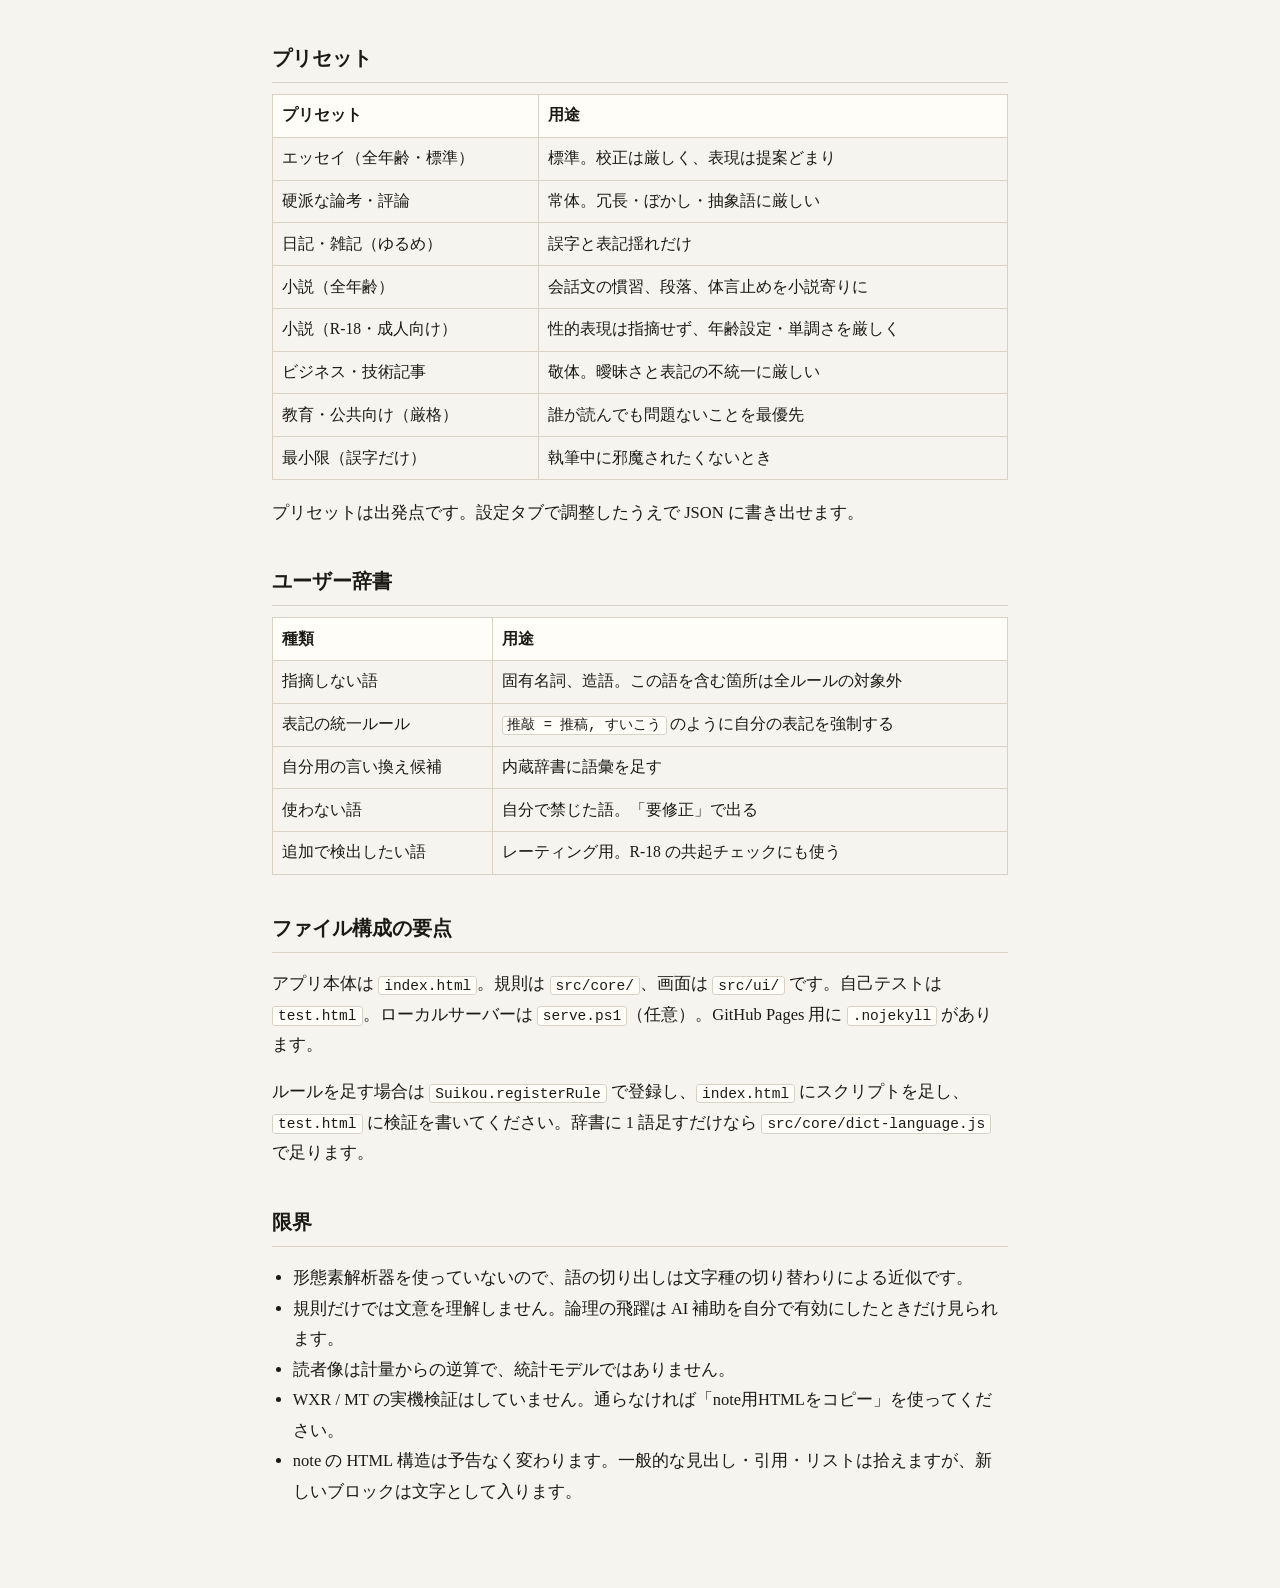
==== commit 66ee9bf0: "執筆癖4点の汎用ルールと隠し craftStrict を追加 言い換え二周・一般論結び・ふんわり冒頭・抽象タイトルを辞書ベースで指摘し、 設定／拡張の隠し解除で語リストと深刻度を厚くできるようにした。" ====
--- a/README.html
+++ b/README.html
@@ -1,227 +1,227 @@
-<!DOCTYPE html>
-<html lang="ja">
-<head>
-<meta charset="utf-8">
-<meta name="viewport" content="width=device-width, initial-scale=1">
-<title>推敲 (suikou) — 説明</title>
-<style>
-  :root {
-    --bg: #f6f4ef; --fg: #1c1a16; --fg-2: #5c574e; --line: #d8d2c6;
-    --card: #fffdf8; --accent: #3d5a40;
-  }
-  html { background: var(--bg); color: var(--fg); }
-  body {
-    margin: 0 auto; max-width: 46rem; padding: 2.2rem 1.4rem 4rem;
-    font-family: "Hiragino Mincho ProN", "Yu Mincho", serif;
-    font-size: 16.5px; line-height: 1.85;
-  }
-  h1 { font-size: 1.7rem; letter-spacing: .08em; margin: 0 0 .6rem; }
-  h2 { font-size: 1.25rem; margin: 2.2rem 0 .7rem; border-bottom: 1px solid var(--line); padding-bottom: .3rem; }
-  h3 { font-size: 1.05rem; margin: 1.5rem 0 .4rem; }
-  p, li { color: var(--fg); }
-  .lead { color: var(--fg-2); }
-  a { color: var(--accent); }
-  code, pre { font-family: Consolas, "Cascadia Mono", monospace; font-size: .88em; }
-  code { background: var(--card); border: 1px solid var(--line); padding: .05em .35em; border-radius: 3px; }
-  pre {
-    background: var(--card); border: 1px solid var(--line); border-radius: 4px;
-    padding: .9rem 1rem; overflow-x: auto; line-height: 1.6;
-  }
-  table { border-collapse: collapse; width: 100%; font-size: .95em; margin: .6rem 0 1.1rem; }
-  th, td { border: 1px solid var(--line); padding: .4rem .55rem; text-align: left; vertical-align: top; }
-  th { background: var(--card); }
-  ul, ol { padding-left: 1.3rem; }
-  .top { font-family: sans-serif; font-size: .85rem; color: var(--fg-2); margin-bottom: 1.6rem; }
-</style>
-</head>
-<body>
-<p class="top"><a href="index.html">アプリを開く</a>　·　同じ内容の Markdown は <a href="README.md">README.md</a></p>
-
-<h1>推敲 (suikou)</h1>
-<p>note でエッセイや小説を書く人のための、<strong>校閲・編集者視点の指摘ツール</strong>。</p>
-<p class="lead">AI に書かせるためのツールではありません。書き上げた原稿を外から眺めるための鏡です。このツールは答えを出しません。<strong>指摘と、考えるための視点だけを返します。</strong></p>
-
-<h2>使い方</h2>
-<p><code>index.html</code> をダブルクリックしてブラウザで開くだけです。インストールもビルドも不要です。</p>
-<p>ブラウザの設定でローカルファイルの読み込みが制限されている場合は、同梱のサーバーを使ってください。</p>
-<pre>powershell -ExecutionPolicy Bypass -File .\serve.ps1
-# http://127.0.0.1:8787/ を開く</pre>
-<p>ルールが意図どおり動いているかは <a href="test.html">test.html</a> を開くと確認できます。</p>
-
-<h3>キーボード</h3>
-<table>
-  <tr><th>キー</th><th>動作</th></tr>
-  <tr><td><code>Ctrl</code> + <code>Enter</code></td><td>待たずに即時解析</td></tr>
-  <tr><td><code>F8</code> / <code>Shift</code> + <code>F8</code></td><td>次 / 前の指摘へ移動</td></tr>
-  <tr><td><code>Ctrl</code> + <code>S</code></td><td>本文を Markdown で保存</td></tr>
-  <tr><td><code>Ctrl</code> + <code>Shift</code> + <code>P</code></td><td>note風プレビューと執筆画面の切り替え</td></tr>
-  <tr><td><code>Ctrl</code> + <code>Shift</code> + <code>L</code></td><td>明るいテーマ / 暗いテーマ</td></tr>
-  <tr><td><code>Ctrl</code> + <code>Shift</code> + <code>F</code></td><td>集中モード（指摘パネルを隠す）</td></tr>
-</table>
-<p>原稿と設定はブラウザの localStorage に自動保存されます。テーマは右上の <code>☾</code> / <code>☀</code> でも切り替えられ、既定は明るいテーマです。</p>
-
-<h3>タブレット・スマホ</h3>
-<p>幅が広い画面（PC や、横向きのタブレット）は、これまでどおり執筆と指摘が並びます。</p>
-<p>幅がおよそ 720px 以下では、下の「執筆」「指摘」で画面を切り替えます。プリセットや取り込みは右上の「メニュー」に入っています。指摘をタップすると執筆側の該当箇所へ移ります。</p>
-<p>同じアドレスを開いても、原稿はその端末のブラウザの中に保存されます。PC の下書きはスマホには自動では出ません。</p>
-
-<h3>GitHub で公開する（スマホの Chrome で開く）</h3>
-<p>アプリのファイルだけを GitHub Pages に置くと、<code>https://（アカウント）.github.io/（リポジトリ名）/</code> で開けます。原稿は GitHub に上がりません。</p>
-<ol>
-  <li>GitHub で新しいリポジトリを作る（無料なら<strong>公開</strong>。非公開の Pages は有料プランが必要です）</li>
-  <li>このフォルダ一式をそのリポジトリに上げる（ビルドは不要です）</li>
-  <li>リポジトリの <strong>Settings → Pages</strong> で、Source を Deploy from a branch、Branch を <code>main</code>（または <code>master</code>）の <code>/ (root)</code> にする</li>
-  <li>数分待つと URL が出ます。タブレット／スマホの Chrome で開き、ブックマークします</li>
-</ol>
-<p>ルートの <code>.nojekyll</code> で Jekyll を切ってあります。パスは相対指定なので、サブフォルダ型の Pages でも動きます。</p>
-
-<h2>設計の前提</h2>
-<h3>1. 既定では通信しない</h3>
-<p>ルールはすべて辞書と規則で、この端末の中だけで動きます。既定の状態でネットワークに出ることはありません。</p>
-<ul>
-  <li><strong>R-18 を含むどんな原稿も、検閲も送信もされない</strong></li>
-  <li>未公開の原稿が第三者のサーバーに残らない</li>
-  <li>なぜ指摘されたのかが全部読める</li>
-  <li>オフラインで動き、無料で、API の仕様変更で壊れない</li>
-</ul>
-<p>規則で扱えないのは文意です。そこだけを言語モデルに読ませる口を別に用意しています（「AI 補助」）。<strong>既定はオフ</strong>で、有効にしてもボタンを押した瞬間しか送信しません。</p>
-
-<h3>2. 本文を書き換えない</h3>
-<p>自動修正機能はありません。言い換え候補は出しますが、置換ボタンは付けません。候補はクリックでコピーできるだけです。</p>
-<p>既定では<strong>候補を伏せています</strong>（設定で変更可）。「候補を見る」を押すまで表示されないので、まず自分の言葉で考えられます。</p>
-<p>例外は表記統一だけです。「できる／出来る」の統一は、設定でオンにすると一括置換ボタンが出ます。既定はオフです。</p>
-
-<h3>3. 「間違い」と「気になる箇所」を分ける</h3>
-<table>
-  <tr><th>段階</th><th>意味</th></tr>
-  <tr><td>要修正</td><td>直したほうがいい。誤字、括弧の閉じ忘れ、個人情報の混入など</td></tr>
-  <tr><td>検討</td><td>読者がつまずく可能性がある。長文、表記の揺れ、重言など</td></tr>
-  <tr><td>確認</td><td>意図的ならそのままで構わない。同音異義語、受け身の多用など</td></tr>
-  <tr><td>参考</td><td>気づいていないかもしれない傾向。五感の偏り、語彙の多様性など</td></tr>
-</table>
-
-<h3>4. 見た指摘は消せる</h3>
-<table>
-  <tr><th>ボタン</th><th>動作</th></tr>
-  <tr><td>✓ 対応済み</td><td>直した・読んだ指摘を隠す。別の場所を編集しても印は外れません</td></tr>
-  <tr><td>⊘ 今後も無視</td><td>ルールと語の組み合わせで登録する。別の原稿でも出なくなる</td></tr>
-</table>
-<p>隠した指摘はフィルタの「片付け済み」で呼び戻せます。まとめて戻すには設定タブの「片付けた指摘」を使ってください。</p>
-
-<h2>note との受け渡し</h2>
-<p>日常は note のエディタからコピーして貼る／推敲から「note用HTMLをコピー」して貼る、の往復です。一括は WXR / MT の書き出しと、note のエクスポート ZIP の読み込みです。</p>
-
-<h3>推敲記法</h3>
-<p>エディタ直上のバーで、選択した行に見出し・引用・箇条書きなどを付けられます。もう一度押すと外します。画像はファイル選択・貼り付け・ドロップで入れます（note へ渡すときは note 側で貼り直してください）。</p>
-<table>
-  <tr><th>記法</th><th>note のブロック</th></tr>
-  <tr><td><code># 見出し</code></td><td>見出し（大）</td></tr>
-  <tr><td><code>## 見出し</code></td><td>見出し（小）</td></tr>
-  <tr><td><code>&gt; 引用</code></td><td>引用</td></tr>
-  <tr><td><code>- 項目</code> / <code>1. 項目</code></td><td>箇条書き / 番号付きリスト</td></tr>
-  <tr><td><code>**太字**</code></td><td>太字</td></tr>
-  <tr><td><code>---</code></td><td>区切り線</td></tr>
-  <tr><td><code>[目次]</code></td><td>目次ブロック</td></tr>
-  <tr><td><code>![説明](URL)</code></td><td>画像</td></tr>
-  <tr><td>URL だけの行</td><td>埋め込みカード</td></tr>
-  <tr><td><code>｜漢字《ふりがな》</code></td><td>ルビ</td></tr>
-  <tr><td><code>```</code></td><td>コード</td></tr>
-  <tr><td><code>===有料ライン===</code></td><td>有料エリアの境界（目印）</td></tr>
-</table>
-
-<h3>note → 推敲</h3>
-<ul>
-  <li>note のエディタで Ctrl+A → Ctrl+C し、推敲に貼る（または「取り込み ▾」）。HTML から見出し・引用・箇条書き・太字などを記法に戻します。</li>
-  <li>タイトル横の「消す」で、確認のあとタイトルと本文を空にします。</li>
-  <li>note のエクスポート ZIP を解いた XML / MT形式の txt は「取り込み ▾」から開けます。</li>
-</ul>
-
-<h3>推敲 → note</h3>
-<table>
-  <tr><th>方法</th><th>使いどき</th></tr>
-  <tr><td><strong>note用HTMLをコピー</strong></td><td>日常用。note のエディタに貼ると装飾が残ります</td></tr>
-  <tr><td>WXR形式で保存（.xml）</td><td>note の 設定 &gt; インポート。下書きとして入ります</td></tr>
-  <tr><td>MT形式で保存（.txt）</td><td>WXR で通らなかったときの代替</td></tr>
-  <tr><td>文字だけコピー</td><td>記号を外した素の本文</td></tr>
-</table>
-<p>手元の画像は note で貼り直す必要があります。埋め込みは URL のテキストとして入ります。</p>
-
-<h3>note風プレビュー</h3>
-<p>タイトル欄の下の「note風プレビュー」で、載せたときの見え方に切り替わります。指摘をクリックすると、その段落が強調されます。</p>
-<p>表・脚注・斜体・取り消し線・3 階層以上の見出し・入れ子リストは note に無いので、渡し方にかかわらず警告します。</p>
-
-<h2>何を見ているか</h2>
-<p>ルールは設定タブで個別にオン／オフ、深刻度、閾値を変えられます。分類は次のとおりです。</p>
-<ul>
-  <li><strong>誤字・誤用</strong> — 慣用句の誤り、ら抜き・さ入れ、二重敬語、重言、同音異義語、括弧、記号、副詞の呼応</li>
-  <li><strong>表記の揺れ</strong> — できる／出来る など、敬体と常体、一人称、数、句読点</li>
-  <li><strong>表現・違和感</strong> — 長文、文末の連続、近接反復、接続詞、受け身、二重否定、冗長表現など</li>
-  <li><strong>語彙・単調さ</strong> — 頻出語、抽象語、五感の偏り、語彙の多様性</li>
-  <li><strong>構成・リズム</strong> — 段落の長さ、冒頭の掴み、結び、見出しの間隔</li>
-  <li><strong>note 最適化</strong> — 長さ、使えない記法、空行、視覚要素、タイトル、有料ライン、生 URL</li>
-  <li><strong>レーティング</strong> — 全年齢（厳格）／全年齢／R-18</li>
-  <li><strong>リスク・配慮</strong> — 実在の人物、個人情報、配慮表現、根拠のない断定、禁止語</li>
-</ul>
-
-<h2>レーティングの扱い</h2>
-<p><strong>全年齢</strong>では、性的・暴力的に読まれうる語を拾い、示唆にとどめる方向の視点を返します。削れとは言いません。</p>
-<p><strong>R-18</strong>では性的表現そのものは指摘しません。未成年を示す語と性的文脈の共起、ゾーニング（冒頭の注意書きと露出）、官能描写の語彙の単調さを見ます。</p>
-<p>露骨な語は内蔵辞書に入れていません。検出したい語は「設定 &gt; ユーザー辞書 &gt; 追加で検出したい語」に登録してください。</p>
-
-<h2>AI 補助（任意・既定オフ）</h2>
-<p>論理の飛躍や主張と根拠のずれなど、意味を読まないと判定できない点だけを渡します。誤字や表記揺れは規則側に任せ、プロンプトでも禁じています。返ってくるのは指摘だけで、書き換え文は求めません。</p>
-<p>既定オフ。ボタンを押した瞬間しか送信せず、送る内容は事前に全文表示します。R-18 では localhost 以外への送信をブロックします（設定で明示的に解除しないかぎり）。外部 API より、この端末の Ollama / LM Studio / llama.cpp を勧めています。</p>
-<pre>Ollama    : http://localhost:11434/v1/chat/completions
-LM Studio : http://localhost:1234/v1/chat/completions
-llama.cpp : http://localhost:8080/v1/chat/completions</pre>
-<p>ブラウザから localhost に通信するには、モデル側で CORS を許す必要があります。API キーは localStorage に平文で残ります。</p>
-
-<h2>誤検知について</h2>
-<ol>
-  <li><strong>複合語ガード</strong> — 「慢性的」の中の「性的」など、漢字の複合語の一部は捨てます。</li>
-  <li><strong>除外語リスト</strong> — 「裸足」のようにガードでは拾えないものを並べています。</li>
-  <li><strong>確実なものだけ見る</strong> — 助詞の「のの」は「ものの」「ののしる」に当たるので外しています。</li>
-</ol>
-<p>自分の文章に特有の誤検知は、指摘カードの「⊘ 今後も無視」か、ユーザー辞書の「指摘しない語」で止めてください。</p>
-
-<h2>読者像の推定</h2>
-<p>当てにいくのではなく、書き上げた文章を外から見るための計量です。硬さ・距離・内省・抽象度などの軸、ジャンル、想定読者、噛み合っていない点、頻出語を出します。診断タブには段落ごとの読みの負荷ヒートマップもあります。</p>
-
-<h2>プリセット</h2>
-<table>
-  <tr><th>プリセット</th><th>用途</th></tr>
-  <tr><td>エッセイ（全年齢・標準）</td><td>標準。校正は厳しく、表現は提案どまり</td></tr>
-  <tr><td>硬派な論考・評論</td><td>常体。冗長・ぼかし・抽象語に厳しい</td></tr>
-  <tr><td>日記・雑記（ゆるめ）</td><td>誤字と表記揺れだけ</td></tr>
-  <tr><td>小説（全年齢）</td><td>会話文の慣習、段落、体言止めを小説寄りに</td></tr>
-  <tr><td>小説（R-18・成人向け）</td><td>性的表現は指摘せず、年齢設定・単調さを厳しく</td></tr>
-  <tr><td>ビジネス・技術記事</td><td>敬体。曖昧さと表記の不統一に厳しい</td></tr>
-  <tr><td>教育・公共向け（厳格）</td><td>誰が読んでも問題ないことを最優先</td></tr>
-  <tr><td>最小限（誤字だけ）</td><td>執筆中に邪魔されたくないとき</td></tr>
-</table>
-<p>プリセットは出発点です。設定タブで調整したうえで JSON に書き出せます。</p>
-
-<h2>ユーザー辞書</h2>
-<table>
-  <tr><th>種類</th><th>用途</th></tr>
-  <tr><td>指摘しない語</td><td>固有名詞、造語。この語を含む箇所は全ルールの対象外</td></tr>
-  <tr><td>表記の統一ルール</td><td><code>推敲 = 推稿, すいこう</code> のように自分の表記を強制する</td></tr>
-  <tr><td>自分用の言い換え候補</td><td>内蔵辞書に語彙を足す</td></tr>
-  <tr><td>使わない語</td><td>自分で禁じた語。「要修正」で出る</td></tr>
-  <tr><td>追加で検出したい語</td><td>レーティング用。R-18 の共起チェックにも使う</td></tr>
-</table>
-
-<h2>ファイル構成の要点</h2>
-<p>アプリ本体は <code>index.html</code>。規則は <code>src/core/</code>、画面は <code>src/ui/</code> です。自己テストは <code>test.html</code>。ローカルサーバーは <code>serve.ps1</code>（任意）。GitHub Pages 用に <code>.nojekyll</code> があります。</p>
-<p>ルールを足す場合は <code>Suikou.registerRule</code> で登録し、<code>index.html</code> にスクリプトを足し、<code>test.html</code> に検証を書いてください。辞書に 1 語足すだけなら <code>src/core/dict-language.js</code> で足ります。</p>
-
-<h2>限界</h2>
-<ul>
-  <li>形態素解析器を使っていないので、語の切り出しは文字種の切り替わりによる近似です。</li>
-  <li>規則だけでは文意を理解しません。論理の飛躍は AI 補助を自分で有効にしたときだけ見られます。</li>
-  <li>読者像は計量からの逆算で、統計モデルではありません。</li>
-  <li>WXR / MT の実機検証はしていません。通らなければ「note用HTMLをコピー」を使ってください。</li>
-  <li>note の HTML 構造は予告なく変わります。一般的な見出し・引用・リストは拾えますが、新しいブロックは文字として入ります。</li>
-</ul>
-</body>
-</html>
+<!DOCTYPE html>
+<html lang="ja">
+<head>
+<meta charset="utf-8">
+<meta name="viewport" content="width=device-width, initial-scale=1">
+<title>推敲 (suikou) — 説明</title>
+<style>
+  :root {
+    --bg: #f6f4ef; --fg: #1c1a16; --fg-2: #5c574e; --line: #d8d2c6;
+    --card: #fffdf8; --accent: #3d5a40;
+  }
+  html { background: var(--bg); color: var(--fg); }
+  body {
+    margin: 0 auto; max-width: 46rem; padding: 2.2rem 1.4rem 4rem;
+    font-family: "Hiragino Mincho ProN", "Yu Mincho", serif;
+    font-size: 16.5px; line-height: 1.85;
+  }
+  h1 { font-size: 1.7rem; letter-spacing: .08em; margin: 0 0 .6rem; }
+  h2 { font-size: 1.25rem; margin: 2.2rem 0 .7rem; border-bottom: 1px solid var(--line); padding-bottom: .3rem; }
+  h3 { font-size: 1.05rem; margin: 1.5rem 0 .4rem; }
+  p, li { color: var(--fg); }
+  .lead { color: var(--fg-2); }
+  a { color: var(--accent); }
+  code, pre { font-family: Consolas, "Cascadia Mono", monospace; font-size: .88em; }
+  code { background: var(--card); border: 1px solid var(--line); padding: .05em .35em; border-radius: 3px; }
+  pre {
+    background: var(--card); border: 1px solid var(--line); border-radius: 4px;
+    padding: .9rem 1rem; overflow-x: auto; line-height: 1.6;
+  }
+  table { border-collapse: collapse; width: 100%; font-size: .95em; margin: .6rem 0 1.1rem; }
+  th, td { border: 1px solid var(--line); padding: .4rem .55rem; text-align: left; vertical-align: top; }
+  th { background: var(--card); }
+  ul, ol { padding-left: 1.3rem; }
+  .top { font-family: sans-serif; font-size: .85rem; color: var(--fg-2); margin-bottom: 1.6rem; }
+</style>
+</head>
+<body>
+<p class="top"><a href="index.html">アプリを開く</a>　·　同じ内容の Markdown は <a href="README.md">README.md</a></p>
+
+<h1>推敲 (suikou)</h1>
+<p>note でエッセイや小説を書く人のための、<strong>校閲・編集者視点の指摘ツール</strong>。</p>
+<p class="lead">AI に書かせるためのツールではありません。書き上げた原稿を外から眺めるための鏡です。このツールは答えを出しません。<strong>指摘と、考えるための視点だけを返します。</strong></p>
+
+<h2>使い方</h2>
+<p><code>index.html</code> をダブルクリックしてブラウザで開くだけです。インストールもビルドも不要です。</p>
+<p>ブラウザの設定でローカルファイルの読み込みが制限されている場合は、同梱のサーバーを使ってください。</p>
+<pre>powershell -ExecutionPolicy Bypass -File .\serve.ps1
+# http://127.0.0.1:8787/ を開く</pre>
+<p>ルールが意図どおり動いているかは <a href="test.html">test.html</a> を開くと確認できます。</p>
+
+<h3>キーボード</h3>
+<table>
+  <tr><th>キー</th><th>動作</th></tr>
+  <tr><td><code>Ctrl</code> + <code>Enter</code></td><td>待たずに即時解析</td></tr>
+  <tr><td><code>F8</code> / <code>Shift</code> + <code>F8</code></td><td>次 / 前の指摘へ移動</td></tr>
+  <tr><td><code>Ctrl</code> + <code>S</code></td><td>本文を Markdown で保存</td></tr>
+  <tr><td><code>Ctrl</code> + <code>Shift</code> + <code>P</code></td><td>note風プレビューと執筆画面の切り替え</td></tr>
+  <tr><td><code>Ctrl</code> + <code>Shift</code> + <code>L</code></td><td>明るいテーマ / 暗いテーマ</td></tr>
+  <tr><td><code>Ctrl</code> + <code>Shift</code> + <code>F</code></td><td>集中モード（指摘パネルを隠す）</td></tr>
+</table>
+<p>原稿と設定はブラウザの localStorage に自動保存されます。テーマは右上の <code>☾</code> / <code>☀</code> でも切り替えられ、既定は明るいテーマです。</p>
+
+<h3>タブレット・スマホ</h3>
+<p>幅が広い画面（PC や、横向きのタブレット）は、これまでどおり執筆と指摘が並びます。</p>
+<p>幅がおよそ 720px 以下では、下の「執筆」「指摘」で画面を切り替えます。プリセットや取り込みは右上の「メニュー」に入っています。指摘をタップすると執筆側の該当箇所へ移ります。</p>
+<p>同じアドレスを開いても、原稿はその端末のブラウザの中に保存されます。PC の下書きはスマホには自動では出ません。</p>
+
+<h3>GitHub で公開する（スマホの Chrome で開く）</h3>
+<p>アプリのファイルだけを GitHub Pages に置くと、<code>https://（アカウント）.github.io/（リポジトリ名）/</code> で開けます。原稿は GitHub に上がりません。</p>
+<ol>
+  <li>GitHub で新しいリポジトリを作る（無料なら<strong>公開</strong>。非公開の Pages は有料プランが必要です）</li>
+  <li>このフォルダ一式をそのリポジトリに上げる（ビルドは不要です）</li>
+  <li>リポジトリの <strong>Settings → Pages</strong> で、Source を Deploy from a branch、Branch を <code>main</code>（または <code>master</code>）の <code>/ (root)</code> にする</li>
+  <li>数分待つと URL が出ます。タブレット／スマホの Chrome で開き、ブックマークします</li>
+</ol>
+<p>ルートの <code>.nojekyll</code> で Jekyll を切ってあります。パスは相対指定なので、サブフォルダ型の Pages でも動きます。</p>
+
+<h2>設計の前提</h2>
+<h3>1. 既定では通信しない</h3>
+<p>ルールはすべて辞書と規則で、この端末の中だけで動きます。既定の状態でネットワークに出ることはありません。</p>
+<ul>
+  <li><strong>R-18 を含むどんな原稿も、検閲も送信もされない</strong></li>
+  <li>未公開の原稿が第三者のサーバーに残らない</li>
+  <li>なぜ指摘されたのかが全部読める</li>
+  <li>オフラインで動き、無料で、API の仕様変更で壊れない</li>
+</ul>
+<p>規則で扱えないのは文意です。そこだけを言語モデルに読ませる口を別に用意しています（「AI 補助」）。<strong>既定はオフ</strong>で、有効にしてもボタンを押した瞬間しか送信しません。</p>
+
+<h3>2. 本文を書き換えない</h3>
+<p>自動修正機能はありません。言い換え候補は出しますが、置換ボタンは付けません。候補はクリックでコピーできるだけです。</p>
+<p>既定では<strong>候補を伏せています</strong>（設定で変更可）。「候補を見る」を押すまで表示されないので、まず自分の言葉で考えられます。</p>
+<p>例外は表記統一だけです。「できる／出来る」の統一は、設定でオンにすると一括置換ボタンが出ます。既定はオフです。</p>
+
+<h3>3. 「間違い」と「気になる箇所」を分ける</h3>
+<table>
+  <tr><th>段階</th><th>意味</th></tr>
+  <tr><td>要修正</td><td>直したほうがいい。誤字、括弧の閉じ忘れ、個人情報の混入など</td></tr>
+  <tr><td>検討</td><td>読者がつまずく可能性がある。長文、表記の揺れ、重言など</td></tr>
+  <tr><td>確認</td><td>意図的ならそのままで構わない。同音異義語、受け身の多用など</td></tr>
+  <tr><td>参考</td><td>気づいていないかもしれない傾向。五感の偏り、語彙の多様性など</td></tr>
+</table>
+
+<h3>4. 見た指摘は消せる</h3>
+<table>
+  <tr><th>ボタン</th><th>動作</th></tr>
+  <tr><td>✓ 対応済み</td><td>直した・読んだ指摘を隠す。別の場所を編集しても印は外れません</td></tr>
+  <tr><td>⊘ 今後も無視</td><td>ルールと語の組み合わせで登録する。別の原稿でも出なくなる</td></tr>
+</table>
+<p>隠した指摘はフィルタの「片付け済み」で呼び戻せます。まとめて戻すには設定タブの「片付けた指摘」を使ってください。</p>
+
+<h2>note との受け渡し</h2>
+<p>日常は note のエディタからコピーして貼る／推敲から「note用HTMLをコピー」して貼る、の往復です。一括は WXR / MT の書き出しと、note のエクスポート ZIP の読み込みです。</p>
+
+<h3>推敲記法</h3>
+<p>エディタ直上のバーで、選択した行に見出し・引用・箇条書きなどを付けられます。もう一度押すと外します。画像はファイル選択・貼り付け・ドロップで入れます（note へ渡すときは note 側で貼り直してください）。</p>
+<table>
+  <tr><th>記法</th><th>note のブロック</th></tr>
+  <tr><td><code># 見出し</code></td><td>見出し（大）</td></tr>
+  <tr><td><code>## 見出し</code></td><td>見出し（小）</td></tr>
+  <tr><td><code>&gt; 引用</code></td><td>引用</td></tr>
+  <tr><td><code>- 項目</code> / <code>1. 項目</code></td><td>箇条書き / 番号付きリスト</td></tr>
+  <tr><td><code>**太字**</code></td><td>太字</td></tr>
+  <tr><td><code>---</code></td><td>区切り線</td></tr>
+  <tr><td><code>[目次]</code></td><td>目次ブロック</td></tr>
+  <tr><td><code>![説明](URL)</code></td><td>画像</td></tr>
+  <tr><td>URL だけの行</td><td>埋め込みカード</td></tr>
+  <tr><td><code>｜漢字《ふりがな》</code></td><td>ルビ</td></tr>
+  <tr><td><code>```</code></td><td>コード</td></tr>
+  <tr><td><code>===有料ライン===</code></td><td>有料エリアの境界（目印）</td></tr>
+</table>
+
+<h3>note → 推敲</h3>
+<ul>
+  <li>note のエディタで Ctrl+A → Ctrl+C し、推敲に貼る（または「取り込み ▾」）。HTML から見出し・引用・箇条書き・太字などを記法に戻します。</li>
+  <li>タイトル横の「消す」で、確認のあとタイトルと本文を空にします。</li>
+  <li>note のエクスポート ZIP を解いた XML / MT形式の txt は「取り込み ▾」から開けます。</li>
+</ul>
+
+<h3>推敲 → note</h3>
+<table>
+  <tr><th>方法</th><th>使いどき</th></tr>
+  <tr><td><strong>note用HTMLをコピー</strong></td><td>日常用。note のエディタに貼ると装飾が残ります</td></tr>
+  <tr><td>WXR形式で保存（.xml）</td><td>note の 設定 &gt; インポート。下書きとして入ります</td></tr>
+  <tr><td>MT形式で保存（.txt）</td><td>WXR で通らなかったときの代替</td></tr>
+  <tr><td>文字だけコピー</td><td>記号を外した素の本文</td></tr>
+</table>
+<p>手元の画像は note で貼り直す必要があります。埋め込みは URL のテキストとして入ります。</p>
+
+<h3>note風プレビュー</h3>
+<p>タイトル欄の下の「note風プレビュー」で、載せたときの見え方に切り替わります。指摘をクリックすると、その段落が強調されます。</p>
+<p>表・脚注・斜体・取り消し線・3 階層以上の見出し・入れ子リストは note に無いので、渡し方にかかわらず警告します。</p>
+
+<h2>何を見ているか</h2>
+<p>ルールは設定タブで個別にオン／オフ、深刻度、閾値を変えられます（自己テスト 141 件、ルール総数 75）。言い換えの二周・一般論の結び・ふんわりした冒頭・抽象だけのタイトルも見ます。設定タブ末尾の版表示を連続で押すと「追加の執筆チェック」が現れます。分類は次のとおりです。</p>
+<ul>
+  <li><strong>誤字・誤用</strong> — 慣用句の誤り、ら抜き・さ入れ、二重敬語、重言、同音異義語、括弧、記号、副詞の呼応</li>
+  <li><strong>表記の揺れ</strong> — できる／出来る など、敬体と常体、一人称、数、句読点</li>
+  <li><strong>表現・違和感</strong> — 長文、文末の連続、近接反復、接続詞、受け身、二重否定、冗長表現など</li>
+  <li><strong>語彙・単調さ</strong> — 頻出語、抽象語、五感の偏り、語彙の多様性</li>
+  <li><strong>構成・リズム</strong> — 段落の長さ、冒頭の掴み、結び、見出しの間隔</li>
+  <li><strong>note 最適化</strong> — 長さ、使えない記法、空行、視覚要素、タイトル、有料ライン、生 URL</li>
+  <li><strong>レーティング</strong> — 全年齢（厳格）／全年齢／R-18</li>
+  <li><strong>リスク・配慮</strong> — 実在の人物、個人情報、配慮表現、根拠のない断定、禁止語</li>
+</ul>
+
+<h2>レーティングの扱い</h2>
+<p><strong>全年齢</strong>では、性的・暴力的に読まれうる語を拾い、示唆にとどめる方向の視点を返します。削れとは言いません。</p>
+<p><strong>R-18</strong>では性的表現そのものは指摘しません。未成年を示す語と性的文脈の共起、ゾーニング（冒頭の注意書きと露出）、官能描写の語彙の単調さを見ます。</p>
+<p>露骨な語は内蔵辞書に入れていません。検出したい語は「設定 &gt; ユーザー辞書 &gt; 追加で検出したい語」に登録してください。</p>
+
+<h2>AI 補助（任意・既定オフ）</h2>
+<p>論理の飛躍や主張と根拠のずれなど、意味を読まないと判定できない点だけを渡します。誤字や表記揺れは規則側に任せ、プロンプトでも禁じています。返ってくるのは指摘だけで、書き換え文は求めません。</p>
+<p>既定オフ。ボタンを押した瞬間しか送信せず、送る内容は事前に全文表示します。R-18 では localhost 以外への送信をブロックします（設定で明示的に解除しないかぎり）。外部 API より、この端末の Ollama / LM Studio / llama.cpp を勧めています。</p>
+<pre>Ollama    : http://localhost:11434/v1/chat/completions
+LM Studio : http://localhost:1234/v1/chat/completions
+llama.cpp : http://localhost:8080/v1/chat/completions</pre>
+<p>ブラウザから localhost に通信するには、モデル側で CORS を許す必要があります。API キーは localStorage に平文で残ります。</p>
+
+<h2>誤検知について</h2>
+<ol>
+  <li><strong>複合語ガード</strong> — 「慢性的」の中の「性的」など、漢字の複合語の一部は捨てます。</li>
+  <li><strong>除外語リスト</strong> — 「裸足」のようにガードでは拾えないものを並べています。</li>
+  <li><strong>確実なものだけ見る</strong> — 助詞の「のの」は「ものの」「ののしる」に当たるので外しています。</li>
+</ol>
+<p>自分の文章に特有の誤検知は、指摘カードの「⊘ 今後も無視」か、ユーザー辞書の「指摘しない語」で止めてください。</p>
+
+<h2>読者像の推定</h2>
+<p>当てにいくのではなく、書き上げた文章を外から見るための計量です。硬さ・距離・内省・抽象度などの軸、ジャンル、想定読者、噛み合っていない点、頻出語を出します。診断タブには段落ごとの読みの負荷ヒートマップもあります。</p>
+
+<h2>プリセット</h2>
+<table>
+  <tr><th>プリセット</th><th>用途</th></tr>
+  <tr><td>エッセイ（全年齢・標準）</td><td>標準。校正は厳しく、表現は提案どまり</td></tr>
+  <tr><td>硬派な論考・評論</td><td>常体。冗長・ぼかし・抽象語に厳しい</td></tr>
+  <tr><td>日記・雑記（ゆるめ）</td><td>誤字と表記揺れだけ</td></tr>
+  <tr><td>小説（全年齢）</td><td>会話文の慣習、段落、体言止めを小説寄りに</td></tr>
+  <tr><td>小説（R-18・成人向け）</td><td>性的表現は指摘せず、年齢設定・単調さを厳しく</td></tr>
+  <tr><td>ビジネス・技術記事</td><td>敬体。曖昧さと表記の不統一に厳しい</td></tr>
+  <tr><td>教育・公共向け（厳格）</td><td>誰が読んでも問題ないことを最優先</td></tr>
+  <tr><td>最小限（誤字だけ）</td><td>執筆中に邪魔されたくないとき</td></tr>
+</table>
+<p>プリセットは出発点です。設定タブで調整したうえで JSON に書き出せます。</p>
+
+<h2>ユーザー辞書</h2>
+<table>
+  <tr><th>種類</th><th>用途</th></tr>
+  <tr><td>指摘しない語</td><td>固有名詞、造語。この語を含む箇所は全ルールの対象外</td></tr>
+  <tr><td>表記の統一ルール</td><td><code>推敲 = 推稿, すいこう</code> のように自分の表記を強制する</td></tr>
+  <tr><td>自分用の言い換え候補</td><td>内蔵辞書に語彙を足す</td></tr>
+  <tr><td>使わない語</td><td>自分で禁じた語。「要修正」で出る</td></tr>
+  <tr><td>追加で検出したい語</td><td>レーティング用。R-18 の共起チェックにも使う</td></tr>
+</table>
+
+<h2>ファイル構成の要点</h2>
+<p>アプリ本体は <code>index.html</code>。規則は <code>src/core/</code>、画面は <code>src/ui/</code> です。自己テストは <code>test.html</code>。ローカルサーバーは <code>serve.ps1</code>（任意）。GitHub Pages 用に <code>.nojekyll</code> があります。</p>
+<p>ルールを足す場合は <code>Suikou.registerRule</code> で登録し、<code>index.html</code> にスクリプトを足し、<code>test.html</code> に検証を書いてください。辞書に 1 語足すだけなら <code>src/core/dict-language.js</code> で足ります。</p>
+
+<h2>限界</h2>
+<ul>
+  <li>形態素解析器を使っていないので、語の切り出しは文字種の切り替わりによる近似です。</li>
+  <li>規則だけでは文意を理解しません。論理の飛躍は AI 補助を自分で有効にしたときだけ見られます。</li>
+  <li>読者像は計量からの逆算で、統計モデルではありません。</li>
+  <li>WXR / MT の実機検証はしていません。通らなければ「note用HTMLをコピー」を使ってください。</li>
+  <li>note の HTML 構造は予告なく変わります。一般的な見出し・引用・リストは拾えますが、新しいブロックは文字として入ります。</li>
+</ul>
+</body>
+</html>
